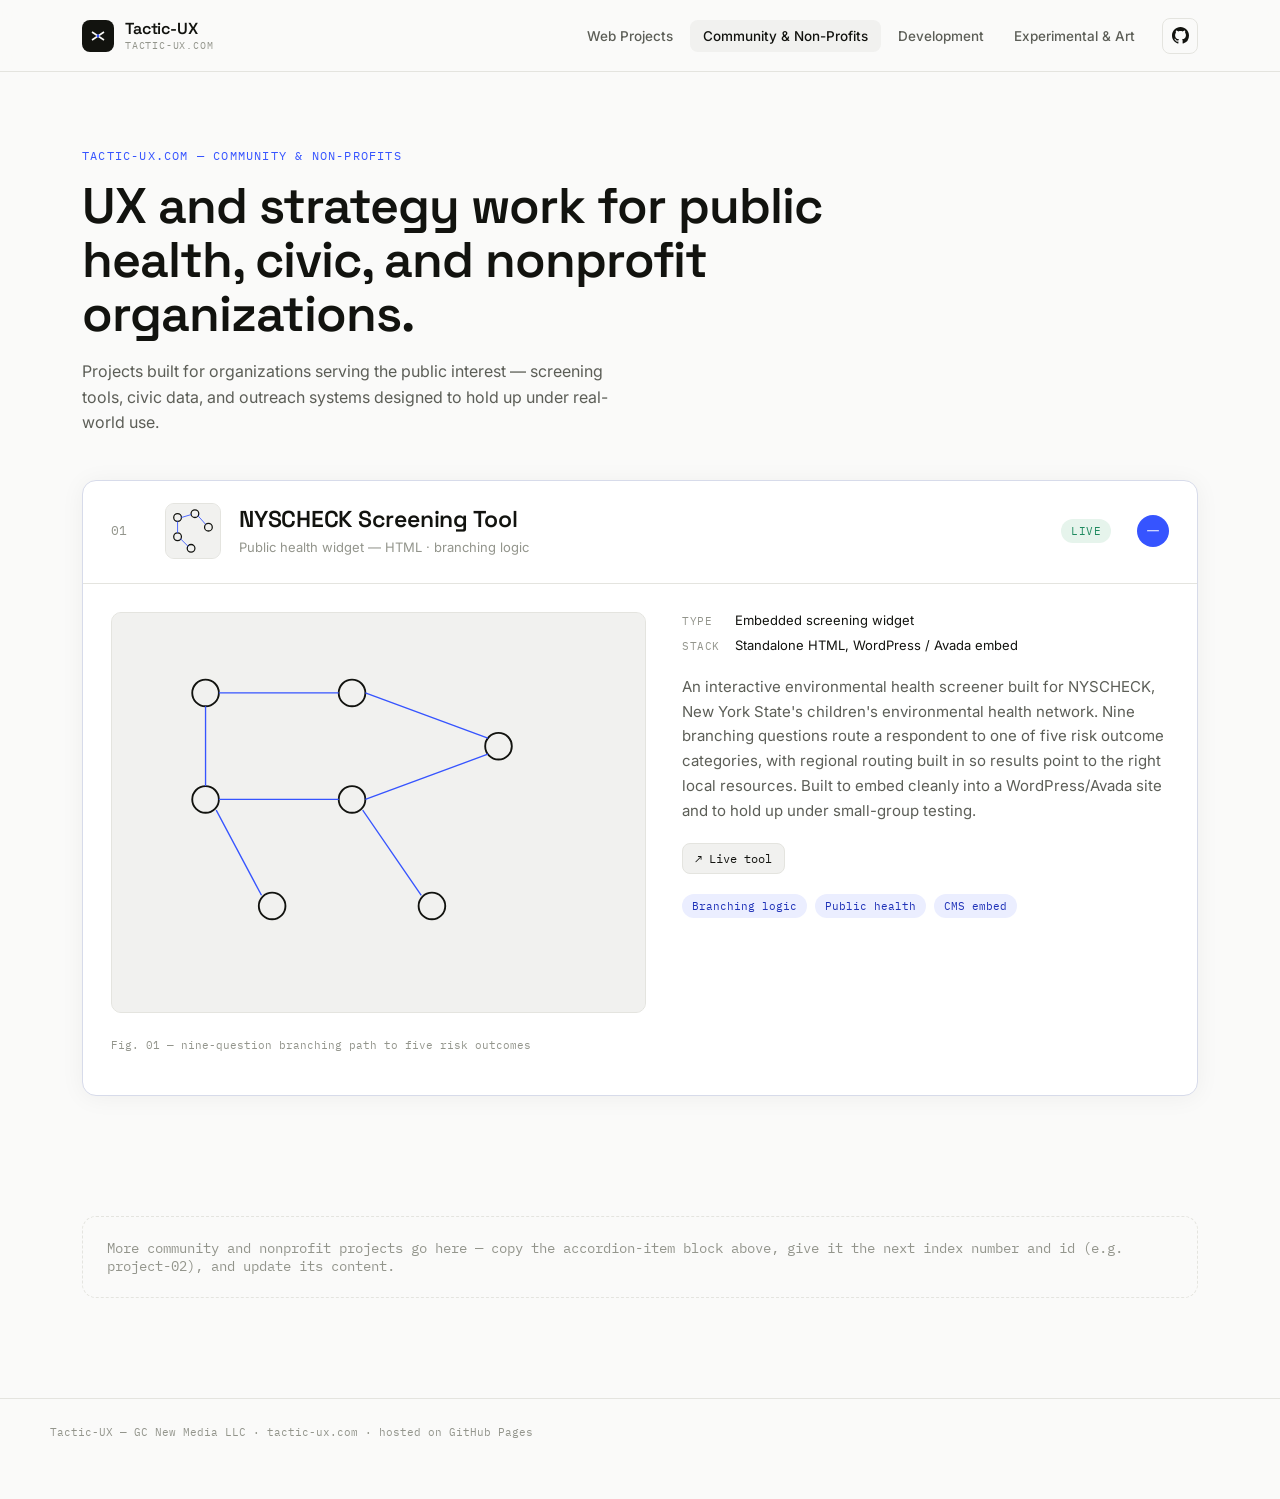
==== community.html @ 982e9278 "4 silos and accordions" ====
<!DOCTYPE html>
<html lang="en">
<head>
<meta charset="UTF-8">
<meta name="viewport" content="width=device-width, initial-scale=1.0">
<title>Tactic-UX — Community &amp; Non-Profit Projects</title>
<meta name="description" content="Public health, civic, and nonprofit UX work by Tactic-UX — accessible tools built for community impact.">
<meta name="robots" content="index, follow">
<link rel="canonical" href="https://tactic-ux.com/community.html">

<!-- Open Graph -->
<meta property="og:type" content="website">
<meta property="og:site_name" content="Tactic-UX">
<meta property="og:title" content="Tactic-UX — Community &amp; Non-Profit Projects">
<meta property="og:description" content="Public health, civic, and nonprofit UX work by Tactic-UX.">
<meta property="og:url" content="https://tactic-ux.com/community.html">
<!-- Replace with a real 1200x630 image once final content/branding is set -->
<meta property="og:image" content="https://tactic-ux.com/assets/og-image.jpg">

<!-- Twitter -->
<meta name="twitter:card" content="summary_large_image">
<meta name="twitter:title" content="Tactic-UX — Community &amp; Non-Profit Projects">
<meta name="twitter:description" content="Public health, civic, and nonprofit UX work by Tactic-UX.">
<meta name="twitter:image" content="https://tactic-ux.com/assets/og-image.jpg">

<link rel="preconnect" href="https://fonts.googleapis.com">
<link rel="preconnect" href="https://fonts.gstatic.com" crossorigin>
<link href="https://fonts.googleapis.com/css2?family=Space+Grotesk:wght@500;600;700&family=Inter:wght@400;500;600&family=IBM+Plex+Mono:wght@400;500&display=swap" rel="stylesheet">
<link rel="stylesheet" href="assets/styles.css">
</head>
<body>

<header class="site-header">
  <div class="header-inner">
    <a class="logo" href="index.html" aria-label="Tactic-UX home">
      <span class="logo-mark">
        <svg width="16" height="16" viewBox="0 0 16 16" fill="none" xmlns="http://www.w3.org/2000/svg">
          <line x1="2" y1="4" x2="14" y2="12" stroke="#FAFAF9" stroke-width="1.6"/>
          <line x1="14" y1="4" x2="2" y2="12" stroke="#FAFAF9" stroke-width="1.6"/>
          <circle cx="8" cy="8" r="1.4" fill="#3654FF"/>
        </svg>
      </span>
      <span class="logo-word">Tactic-UX<span>tactic-ux.com</span></span>
    </a>

    <button class="nav-toggle" aria-label="Toggle navigation" aria-expanded="false" aria-controls="site-nav">
      <svg viewBox="0 0 18 18" fill="none" xmlns="http://www.w3.org/2000/svg">
        <line x1="1" y1="4" x2="17" y2="4" stroke="#12130F" stroke-width="1.6" stroke-linecap="round"/>
        <line x1="1" y1="9" x2="17" y2="9" stroke="#12130F" stroke-width="1.6" stroke-linecap="round"/>
        <line x1="1" y1="14" x2="17" y2="14" stroke="#12130F" stroke-width="1.6" stroke-linecap="round"/>
      </svg>
    </button>

    <nav class="site-nav" id="site-nav" aria-label="Primary">
      <a class="nav-link" href="index.html">Web Projects</a>
      <a class="nav-link is-active" href="community.html">Community &amp; Non-Profits</a>
      <a class="nav-link" href="development.html">Development</a>
      <a class="nav-link" href="experimental.html">Experimental &amp; Art</a>
      <a class="nav-github" href="https://github.com/" target="_blank" rel="noopener" aria-label="View on GitHub">
        <svg width="17" height="17" viewBox="0 0 16 16" fill="currentColor"><path d="M8 0C3.58 0 0 3.58 0 8c0 3.54 2.29 6.53 5.47 7.59.4.07.55-.17.55-.38 0-.19-.01-.82-.01-1.49-2.01.37-2.53-.49-2.69-.94-.09-.23-.48-.94-.82-1.13-.28-.15-.68-.52-.01-.53.63-.01 1.08.58 1.23.82.72 1.21 1.87.87 2.33.66.07-.52.28-.87.51-1.07-1.78-.2-3.64-.89-3.64-3.95 0-.87.31-1.59.82-2.15-.08-.2-.36-1.02.08-2.12 0 0 .67-.21 2.2.82.64-.18 1.32-.27 2-.27.68 0 1.36.09 2 .27 1.53-1.04 2.2-.82 2.2-.82.44 1.1.16 1.92.08 2.12.51.56.82 1.27.82 2.15 0 3.07-1.87 3.75-3.65 3.95.29.25.54.73.54 1.48 0 1.07-.01 1.93-.01 2.2 0 .21.15.46.55.38A8.01 8.01 0 0 0 16 8c0-4.42-3.58-8-8-8Z"/></svg>
      </a>
    </nav>
  </div>
</header>

<main>
  <section class="index-intro">
    <p class="eyebrow">tactic-ux.com — Community &amp; Non-Profits</p>
    <h1>UX and strategy work for public health, civic, and nonprofit organizations.</h1>
    <p class="intro-copy">Projects built for organizations serving the public interest — screening tools, civic data, and outreach systems designed to hold up under real-world use.</p>
  </section>

  <div class="accordion" id="accordion">

    <div class="accordion-item is-open" data-index="01" id="project-01">
      <button class="accordion-trigger" aria-expanded="true" aria-controls="panel-01" id="trigger-01">
        <span class="item-index">01</span>
        <span class="item-thumb" aria-hidden="true">
          <svg viewBox="0 0 56 56" xmlns="http://www.w3.org/2000/svg">
            <rect width="56" height="56" fill="#F1F1EF"/>
            <g fill="none" stroke="#12130F" stroke-width="1.3">
              <circle cx="12" cy="14" r="4"/>
              <circle cx="30" cy="10" r="4"/>
              <circle cx="12" cy="34" r="4"/>
              <circle cx="44" cy="24" r="4"/>
              <circle cx="26" cy="46" r="4"/>
            </g>
            <g stroke="#3654FF" stroke-width="0.9">
              <line x1="12" y1="18" x2="12" y2="30"/>
              <line x1="16" y1="14" x2="26" y2="11"/>
              <line x1="33" y1="12" x2="41" y2="21"/>
              <line x1="15" y1="36" x2="23" y2="44"/>
            </g>
          </svg>
        </span>
        <span class="item-titles">
          <h2 class="item-title">NYSCHECK Screening Tool</h2>
          <span class="item-meta">Public health widget — HTML · branching logic</span>
        </span>
        <span class="status-pill live">Live</span>
        <span class="toggle-icon" aria-hidden="true"></span>
      </button>
      <div class="accordion-panel">
        <div class="panel-inner-wrap">
          <div class="panel-inner" id="panel-01" role="region" aria-labelledby="trigger-01">
            <div class="panel-media">
              <div class="media-frame">
                <svg viewBox="0 0 400 300" xmlns="http://www.w3.org/2000/svg">
                  <rect width="400" height="300" fill="#F1F1EF"/>
                  <g fill="none" stroke="#12130F" stroke-width="1.4">
                    <circle cx="70" cy="60" r="10"/>
                    <circle cx="180" cy="60" r="10"/>
                    <circle cx="70" cy="140" r="10"/>
                    <circle cx="180" cy="140" r="10"/>
                    <circle cx="290" cy="100" r="10"/>
                    <circle cx="120" cy="220" r="10"/>
                    <circle cx="240" cy="220" r="10"/>
                  </g>
                  <g stroke="#3654FF" stroke-width="1">
                    <line x1="70" y1="70" x2="70" y2="130"/>
                    <line x1="80" y1="60" x2="170" y2="60"/>
                    <line x1="80" y1="140" x2="170" y2="140"/>
                    <line x1="190" y1="60" x2="282" y2="94"/>
                    <line x1="190" y1="140" x2="282" y2="106"/>
                    <line x1="78" y1="148" x2="112" y2="212"/>
                    <line x1="188" y1="148" x2="232" y2="212"/>
                  </g>
                </svg>
              </div>
              <p class="media-caption">Fig. 01 — nine-question branching path to five risk outcomes</p>
            </div>
            <div class="panel-body">
              <dl class="field-list">
                <dt>Type</dt><dd>Embedded screening widget</dd>
                <dt>Stack</dt><dd>Standalone HTML, WordPress / Avada embed</dd>
              </dl>
              <p>An interactive environmental health screener built for NYSCHECK, New York State's children's environmental health network. Nine branching questions route a respondent to one of five risk outcome categories, with regional routing built in so results point to the right local resources. Built to embed cleanly into a WordPress/Avada site and to hold up under small-group testing.</p>
              <div class="link-row">
                <a class="repo-link" href="#" target="_blank" rel="noopener">↗ Live tool</a>
              </div>
              <ul class="tag-list">
                <li>Branching logic</li>
                <li>Public health</li>
                <li>CMS embed</li>
              </ul>
            </div>
          </div>
        </div>
      </div>
    </div>

  </div>

  <div class="empty-note">
    <p>More community and nonprofit projects go here — copy the accordion-item block above, give it the next index number and id (e.g. project-02), and update its content.</p>
  </div>
</main>

<div class="lightbox-overlay" aria-hidden="true">
  <div class="lightbox-inner">
    <button class="lightbox-close" aria-label="Close">
      <svg viewBox="0 0 14 14" fill="none"><line x1="1" y1="1" x2="13" y2="13" stroke="#12130F" stroke-width="1.6"/><line x1="13" y1="1" x2="1" y2="13" stroke="#12130F" stroke-width="1.6"/></svg>
    </button>
    <button class="lightbox-nav-btn lightbox-prev" aria-label="Previous">
      <svg viewBox="0 0 14 14" fill="none"><path d="M9 1L3 7l6 6" stroke="#12130F" stroke-width="1.6" fill="none"/></svg>
    </button>
    <button class="lightbox-nav-btn lightbox-next" aria-label="Next">
      <svg viewBox="0 0 14 14" fill="none"><path d="M5 1l6 6-6 6" stroke="#12130F" stroke-width="1.6" fill="none"/></svg>
    </button>
    <div class="lightbox-media"></div>
    <div class="lightbox-footer">
      <p class="lightbox-caption"></p>
      <span class="lightbox-count"></span>
    </div>
  </div>
</div>

<footer class="site-footer">
  <p>Tactic-UX — GC New Media LLC · tactic-ux.com · hosted on GitHub Pages</p>
</footer>

<script src="assets/script.js" defer></script>

</body>
</html>
---- assets/styles.css ----
/* ============================================================
   Tactic-UX — shared stylesheet
   Used by index.html, community.html, development.html, experimental.html
   ============================================================ */

/* ============ TOKENS ============ */
:root{
  --bg:         #FAFAF9;
  --surface:    #F1F1EF;
  --card:       #FFFFFF;
  --ink:        #12130F;
  --ink-soft:   #5C5E57;
  --stone:      #93958C;
  --line:       #E4E4DF;
  --accent:     #3654FF;   /* electric indigo — interaction, links, status */
  --accent-soft:#EBEEFF;
  --accent-ink: #1F32B8;
  --live:       #1F8A5F;
  --live-soft:  #E6F4EC;

  --display: "Space Grotesk", -apple-system, sans-serif;
  --sans:    "Inter", -apple-system, BlinkMacSystemFont, "Segoe UI", sans-serif;
  --mono:    "IBM Plex Mono", ui-monospace, monospace;

  --header-h: 72px;
  --radius:   14px;
}

*{ box-sizing:border-box; }
html{ scroll-behavior:smooth; }
body{
  margin:0;
  background:var(--bg);
  color:var(--ink);
  font-family:var(--sans);
  -webkit-font-smoothing:antialiased;
}
a{ color:inherit; text-decoration:none; }
ul{ list-style:none; margin:0; padding:0; }

/* ============ STICKY HEADER ============ */
.site-header{
  position:sticky;
  top:0;
  z-index:50;
  height:var(--header-h);
  display:flex;
  align-items:center;
  background:rgba(250,250,249,0.88);
  backdrop-filter:saturate(160%) blur(10px);
  border-bottom:1px solid var(--line);
}
.header-inner{
  width:100%;
  max-width:1180px;
  margin:0 auto;
  padding:0 32px;
  display:flex;
  align-items:center;
  justify-content:space-between;
}
.logo{
  display:flex;
  align-items:center;
  gap:11px;
  flex-shrink:0;
}
.logo-mark{
  width:32px; height:32px;
  border-radius:8px;
  background:var(--ink);
  display:flex;
  align-items:center;
  justify-content:center;
  flex-shrink:0;
}
.logo-word{
  font-family:var(--display);
  font-weight:600;
  font-size:16px;
  letter-spacing:-0.01em;
  color:var(--ink);
  line-height:1.1;
}
.logo-word span{
  display:block;
  font-family:var(--mono);
  font-weight:400;
  font-size:10px;
  letter-spacing:0.08em;
  text-transform:uppercase;
  color:var(--stone);
  margin-top:3px;
}

.site-nav{
  display:flex;
  align-items:center;
  gap:4px;
}
.nav-link{
  font-family:var(--sans);
  font-weight:500;
  font-size:13.5px;
  color:var(--ink-soft);
  padding:8px 13px;
  border-radius:8px;
  white-space:nowrap;
  transition:background 150ms ease, color 150ms ease;
}
.nav-link:hover{ background:var(--surface); color:var(--ink); }
.nav-link.is-active{ color:var(--ink); background:var(--surface); }

.nav-github{
  display:flex;
  align-items:center;
  justify-content:center;
  width:36px; height:36px;
  border-radius:8px;
  border:1px solid var(--line);
  margin-left:10px;
  flex-shrink:0;
  transition:border-color 150ms ease, background 150ms ease;
}
.nav-github:hover{ border-color:var(--ink); background:var(--surface); }

/* Hamburger toggle for narrow viewports */
.nav-toggle{
  display:none;
  width:36px; height:36px;
  border-radius:8px;
  border:1px solid var(--line);
  background:none;
  align-items:center;
  justify-content:center;
  flex-shrink:0;
  cursor:pointer;
}
.nav-toggle svg{ width:18px; height:18px; }

/* ============ INTRO ============ */
.index-intro{
  max-width:1180px;
  margin:0 auto;
  padding:76px 32px 44px;
}
.eyebrow{
  font-family:var(--mono);
  font-size:12px;
  letter-spacing:0.1em;
  text-transform:uppercase;
  color:var(--accent);
  margin:0 0 16px;
}
.index-intro h1{
  font-family:var(--display);
  font-weight:600;
  font-size:clamp(32px, 4.6vw, 50px);
  line-height:1.08;
  letter-spacing:-0.02em;
  margin:0 0 18px;
  max-width:760px;
}
.intro-copy{
  max-width:560px;
  font-size:16px;
  line-height:1.6;
  color:var(--ink-soft);
  margin:0;
}

/* ============ ACCORDION ============ */
.accordion{
  max-width:1180px;
  margin:0 auto 120px;
  padding:0 32px;
  display:flex;
  flex-direction:column;
  gap:12px;
}
.accordion-item{
  background:var(--card);
  border:1px solid var(--line);
  border-radius:var(--radius);
  overflow:hidden;
  scroll-margin-top:calc(var(--header-h) + 16px);
  transition:border-color 200ms ease, box-shadow 200ms ease;
}
.accordion-item.is-open{
  border-color:#D7DBEA;
  box-shadow:0 2px 24px rgba(18,19,15,0.05);
}

.accordion-trigger{
  width:100%;
  display:grid;
  grid-template-columns:36px 56px 1fr 96px 40px;
  align-items:center;
  gap:18px;
  padding:22px 28px;
  background:none;
  border:0;
  cursor:pointer;
  text-align:left;
  font:inherit;
  color:inherit;
}
.accordion-trigger:focus-visible{
  outline:2px solid var(--accent);
  outline-offset:-2px;
  border-radius:10px;
}

.item-thumb{
  width:56px;
  height:56px;
  border-radius:9px;
  overflow:hidden;
  background:var(--surface);
  border:1px solid var(--line);
  flex-shrink:0;
}
.item-thumb svg{ width:100%; height:100%; display:block; }

.item-index{
  font-family:var(--mono);
  font-size:13px;
  color:var(--stone);
}
.item-titles{ min-width:0; }
.item-title{
  display:block;
  margin:0;
  font-family:var(--display);
  font-weight:600;
  font-size:clamp(18px, 2.2vw, 23px);
  letter-spacing:-0.01em;
  line-height:1.2;
  transition:color 180ms ease;
}
.accordion-trigger:hover .item-title{ color:var(--accent-ink); }
.item-meta{
  display:block;
  font-size:13px;
  color:var(--stone);
  margin-top:5px;
}

.status-pill{
  justify-self:end;
  font-family:var(--mono);
  font-size:10.5px;
  letter-spacing:0.04em;
  text-transform:uppercase;
  padding:5px 10px;
  border-radius:999px;
  white-space:nowrap;
}
.status-pill.live{ background:var(--live-soft); color:var(--live); }
.status-pill.prototype{ background:var(--accent-soft); color:var(--accent-ink); }
.status-pill.research{ background:var(--surface); color:var(--ink-soft); }

/* plus / minus toggle inside a circular button */
.toggle-icon{
  position:relative;
  width:32px;
  height:32px;
  border-radius:50%;
  background:var(--surface);
  justify-self:end;
  flex-shrink:0;
  transition:background 200ms ease;
}
.toggle-icon::before,
.toggle-icon::after{
  content:"";
  position:absolute;
  top:50%; left:50%;
  background:var(--ink);
  transform-origin:center;
  border-radius:1px;
}
.toggle-icon::before{
  width:12px; height:1.6px;
  transform:translate(-50%,-50%);
}
.toggle-icon::after{
  width:1.6px; height:12px;
  transform:translate(-50%,-50%) rotate(0deg);
  transition:transform 260ms cubic-bezier(.65,0,.35,1), opacity 260ms ease;
}
.accordion-item.is-open .toggle-icon{ background:var(--accent); }
.accordion-item.is-open .toggle-icon::before,
.accordion-item.is-open .toggle-icon::after{ background:#fff; }
.accordion-item.is-open .toggle-icon::after{
  transform:translate(-50%,-50%) rotate(90deg);
  opacity:0;
}

/* panel: grid-rows trick for smooth height animation */
.accordion-panel{
  display:grid;
  grid-template-rows:0fr;
  transition:grid-template-rows 380ms cubic-bezier(.65,0,.35,1);
}
.accordion-item.is-open .accordion-panel{ grid-template-rows:1fr; }
.panel-inner-wrap{ overflow:hidden; }
.panel-inner{
  display:grid;
  grid-template-columns:1.1fr 1fr;
  gap:36px;
  padding:28px 28px 32px 28px;
  border-top:1px solid var(--line);
  margin-top:2px;
}

.panel-media{ display:flex; flex-direction:column; gap:14px; }
.media-frame{
  border:1px solid var(--line);
  background:var(--surface);
  border-radius:10px;
  overflow:hidden;
  aspect-ratio:4/3;
  display:flex;
  align-items:center;
  justify-content:center;
}
.media-frame svg{ width:100%; height:100%; }
.media-caption{
  font-family:var(--mono);
  font-size:11px;
  color:var(--stone);
}

.video-frame{
  border:1px solid var(--line);
  background:var(--ink);
  border-radius:10px;
  aspect-ratio:16/9;
  position:relative;
  display:flex;
  align-items:center;
  justify-content:center;
  cursor:pointer;
  color:#fff;
}
.video-frame .play-btn{
  width:50px; height:50px;
  border-radius:50%;
  background:var(--accent);
  display:flex; align-items:center; justify-content:center;
}
.video-frame .play-btn::before{
  content:"";
  border-style:solid;
  border-width:8px 0 8px 13px;
  border-color:transparent transparent transparent #fff;
  margin-left:3px;
}
.video-frame .video-label{
  position:absolute;
  bottom:14px; left:16px;
  font-family:var(--mono);
  font-size:11px;
  color:rgba(255,255,255,0.75);
}
.video-frame iframe{ width:100%; height:100%; border:0; }

.panel-body p{
  font-size:15px;
  line-height:1.65;
  color:var(--ink-soft);
  margin:0 0 20px;
}
.field-list{
  display:grid;
  grid-template-columns:auto 1fr;
  row-gap:9px;
  column-gap:16px;
  margin:0 0 22px;
  font-size:13px;
}
.field-list dt{
  font-family:var(--mono);
  color:var(--stone);
  text-transform:uppercase;
  font-size:10.5px;
  letter-spacing:0.04em;
  padding-top:2px;
}
.field-list dd{ margin:0; color:var(--ink); }

.link-row{
  display:flex;
  flex-wrap:wrap;
  gap:10px;
  margin-bottom:20px;
}
.repo-link{
  display:inline-flex;
  align-items:center;
  gap:7px;
  font-family:var(--mono);
  font-size:12px;
  color:var(--ink);
  background:var(--surface);
  border:1px solid var(--line);
  padding:7px 12px;
  border-radius:8px;
  transition:border-color 150ms ease, color 150ms ease;
}
.repo-link:hover{ border-color:var(--accent); color:var(--accent-ink); }
.repo-link svg{ width:13px; height:13px; flex-shrink:0; }

.tag-list{ display:flex; flex-wrap:wrap; gap:8px; }
.tag-list li{
  font-family:var(--mono);
  font-size:11px;
  color:var(--accent-ink);
  background:var(--accent-soft);
  padding:5px 10px;
  border-radius:999px;
}

/* ============ EMPTY-SILO PLACEHOLDER ============ */
.empty-note{
  max-width:1180px;
  margin:0 auto 100px;
  padding:0 32px;
}
.empty-note p{
  border:1px dashed var(--line);
  border-radius:var(--radius);
  padding:22px 24px;
  font-size:13.5px;
  color:var(--stone);
  font-family:var(--mono);
  margin:0;
}

/* ============ IA / UX GALLERY ============ */
.panel-gallery{
  grid-column:1 / -1;
  border-top:1px solid var(--line);
  margin-top:8px;
  padding-top:26px;
}
.panel-gallery-label{
  font-family:var(--mono);
  font-size:11px;
  letter-spacing:0.06em;
  text-transform:uppercase;
  color:var(--stone);
  margin:0 0 16px;
}
.ia-gallery{
  display:grid;
  grid-template-columns:repeat(3, 1fr);
  gap:18px;
  margin:0;
  padding:0;
  list-style:none;
}
.ia-gallery-item{
  display:flex;
  flex-direction:column;
  gap:8px;
}
.ia-gallery-trigger{
  display:block;
  width:100%;
  padding:0;
  border:1px solid var(--line);
  border-radius:10px;
  background:var(--surface);
  overflow:hidden;
  cursor:pointer;
  aspect-ratio:4/3;
  transition:border-color 150ms ease, transform 150ms ease;
}
.ia-gallery-trigger:hover{ border-color:var(--accent); }
.ia-gallery-trigger:focus-visible{
  outline:2px solid var(--accent);
  outline-offset:2px;
}
.ia-gallery-trigger svg{ width:100%; height:100%; display:block; }
.ia-gallery-caption{
  font-size:12.5px;
  line-height:1.4;
  color:var(--ink-soft);
  margin:0;
}

/* Full-size version lives in a <template> and is never rendered directly */
.ia-gallery-full{ display:none; }

/* ============ LIGHTBOX ============ */
.lightbox-overlay{
  position:fixed;
  inset:0;
  z-index:200;
  display:flex;
  align-items:center;
  justify-content:center;
  padding:40px 24px;
  background:rgba(18,19,15,0.86);
  opacity:0;
  visibility:hidden;
  transition:opacity 200ms ease;
}
.lightbox-overlay.is-open{
  opacity:1;
  visibility:visible;
}
.lightbox-inner{
  position:relative;
  width:100%;
  max-width:860px;
  background:var(--card);
  border-radius:14px;
  padding:28px;
}
.lightbox-media{
  width:100%;
  aspect-ratio:4/3;
  background:var(--surface);
  border:1px solid var(--line);
  border-radius:10px;
  overflow:hidden;
  display:flex;
  align-items:center;
  justify-content:center;
}
.lightbox-media svg{ width:100%; height:100%; display:block; }
.lightbox-footer{
  display:flex;
  align-items:center;
  justify-content:space-between;
  gap:16px;
  margin-top:18px;
}
.lightbox-caption{
  font-size:14px;
  color:var(--ink-soft);
  margin:0;
}
.lightbox-count{
  font-family:var(--mono);
  font-size:11.5px;
  color:var(--stone);
  white-space:nowrap;
}
.lightbox-close,
.lightbox-nav-btn{
  position:absolute;
  width:38px; height:38px;
  border-radius:50%;
  border:1px solid var(--line);
  background:var(--card);
  display:flex;
  align-items:center;
  justify-content:center;
  cursor:pointer;
  transition:border-color 150ms ease, background 150ms ease;
}
.lightbox-close:hover,
.lightbox-nav-btn:hover{ border-color:var(--accent); background:var(--surface); }
.lightbox-close{ top:-14px; right:-14px; }
.lightbox-prev{ top:50%; left:-16px; transform:translateY(-50%); }
.lightbox-next{ top:50%; right:-16px; transform:translateY(-50%); }
.lightbox-close svg,
.lightbox-nav-btn svg{ width:14px; height:14px; }

@media (max-width:900px){
  .ia-gallery{ grid-template-columns:repeat(2, 1fr); }
  .lightbox-inner{ padding:20px; }
  .lightbox-prev{ left:-10px; }
  .lightbox-next{ right:-10px; }
}
@media (max-width:520px){
  .ia-gallery{ grid-template-columns:1fr; }
}

/* ============ FOOTER ============ */
.site-footer{
  border-top:1px solid var(--line);
  padding:26px 32px 60px;
}
.site-footer p{
  max-width:1180px;
  margin:0 auto;
  font-family:var(--mono);
  font-size:11px;
  color:var(--stone);
}

/* ============ RESPONSIVE ============ */
@media (max-width:900px){
  .header-inner{ padding:0 20px; }
  .logo-word span{ display:none; }

  .site-nav{
    position:fixed;
    top:var(--header-h);
    left:0; right:0;
    background:var(--bg);
    border-bottom:1px solid var(--line);
    flex-direction:column;
    align-items:stretch;
    gap:2px;
    padding:10px 20px 16px;
    transform:translateY(-8px);
    opacity:0;
    pointer-events:none;
    transition:opacity 160ms ease, transform 160ms ease;
  }
  .site-nav.is-open{
    opacity:1;
    transform:translateY(0);
    pointer-events:auto;
  }
  .nav-link{ padding:12px 14px; }
  .nav-github{ margin:6px 0 0; align-self:flex-start; }
  .nav-toggle{ display:flex; }

  .index-intro{ padding:52px 20px 32px; }
  .accordion{ padding:0 20px; }
  .accordion-trigger{
    grid-template-columns:44px 1fr 32px;
    gap:12px;
    padding:18px;
  }
  .item-index{ display:none; }
  .status-pill{ display:none; }
  .panel-inner{
    grid-template-columns:1fr;
    padding:20px 18px 26px;
    gap:24px;
  }
}

@media (prefers-reduced-motion:reduce){
  html{ scroll-behavior:auto; }
  .accordion-panel, .toggle-icon::after, .site-nav{ transition:none; }
}
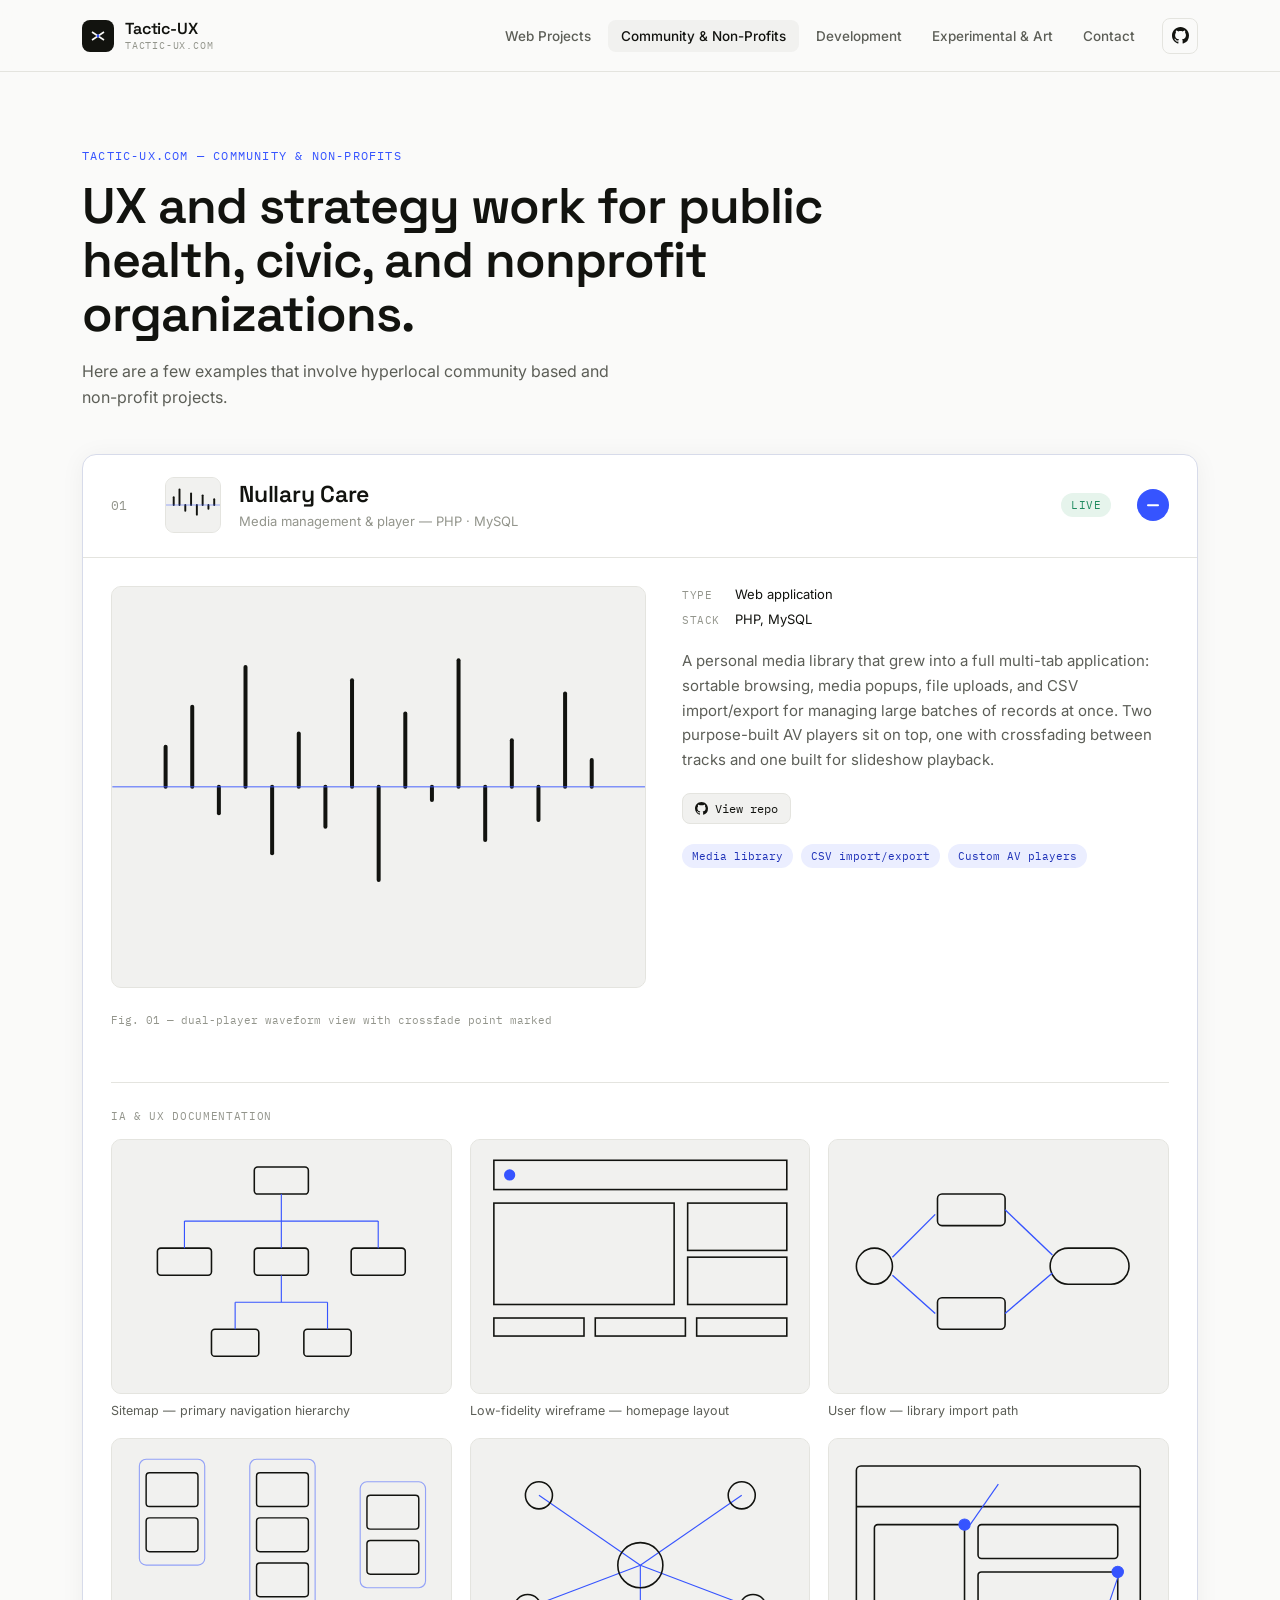
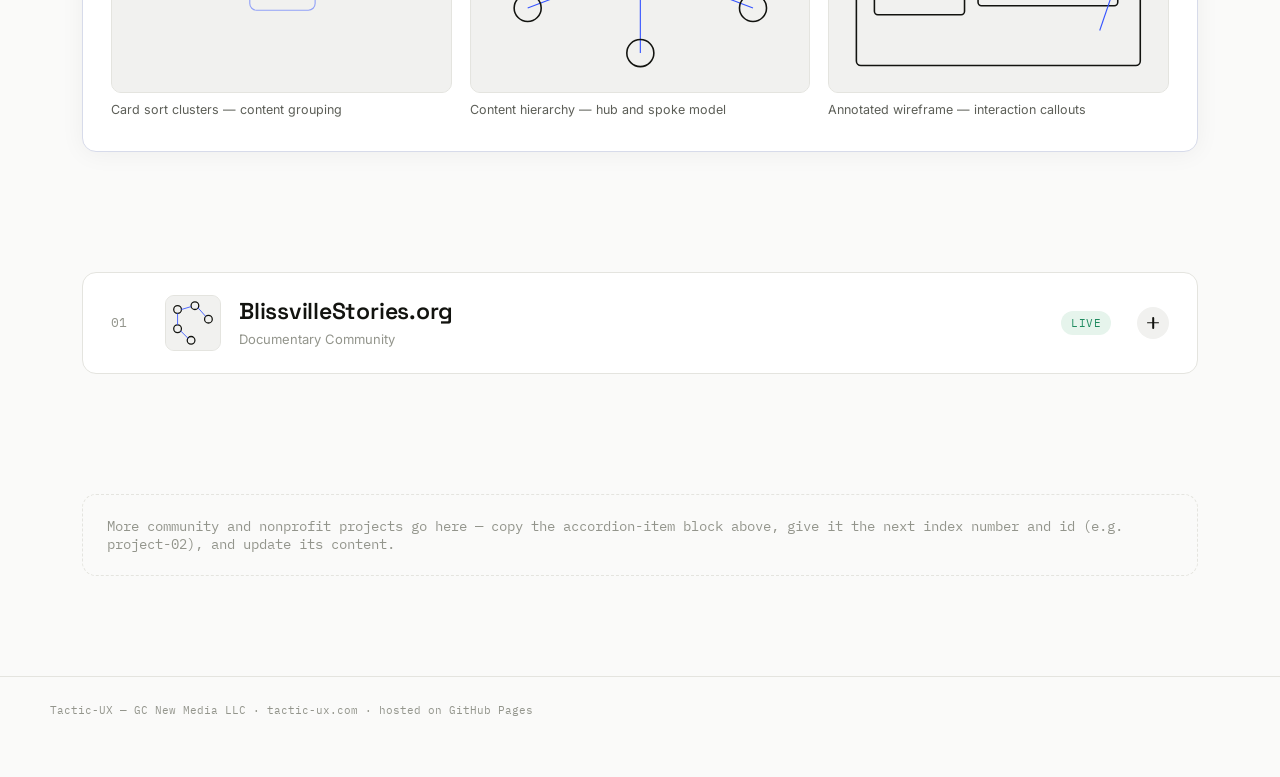
==== commit 770b8b0e: "Add files via upload" ====
--- a/community.html
+++ b/community.html
@@ -56,6 +56,7 @@
       <a class="nav-link is-active" href="community.html">Community &amp; Non-Profits</a>
       <a class="nav-link" href="development.html">Development</a>
       <a class="nav-link" href="experimental.html">Experimental &amp; Art</a>
+      <a class="nav-link" href="contact.html">Contact</a>
       <a class="nav-github" href="https://github.com/" target="_blank" rel="noopener" aria-label="View on GitHub">
         <svg width="17" height="17" viewBox="0 0 16 16" fill="currentColor"><path d="M8 0C3.58 0 0 3.58 0 8c0 3.54 2.29 6.53 5.47 7.59.4.07.55-.17.55-.38 0-.19-.01-.82-.01-1.49-2.01.37-2.53-.49-2.69-.94-.09-.23-.48-.94-.82-1.13-.28-.15-.68-.52-.01-.53.63-.01 1.08.58 1.23.82.72 1.21 1.87.87 2.33.66.07-.52.28-.87.51-1.07-1.78-.2-3.64-.89-3.64-3.95 0-.87.31-1.59.82-2.15-.08-.2-.36-1.02.08-2.12 0 0 .67-.21 2.2.82.64-.18 1.32-.27 2-.27.68 0 1.36.09 2 .27 1.53-1.04 2.2-.82 2.2-.82.44 1.1.16 1.92.08 2.12.51.56.82 1.27.82 2.15 0 3.07-1.87 3.75-3.65 3.95.29.25.54.73.54 1.48 0 1.07-.01 1.93-.01 2.2 0 .21.15.46.55.38A8.01 8.01 0 0 0 16 8c0-4.42-3.58-8-8-8Z"/></svg>
       </a>
@@ -67,12 +68,351 @@
   <section class="index-intro">
     <p class="eyebrow">tactic-ux.com — Community &amp; Non-Profits</p>
     <h1>UX and strategy work for public health, civic, and nonprofit organizations.</h1>
-    <p class="intro-copy">Projects built for organizations serving the public interest — screening tools, civic data, and outreach systems designed to hold up under real-world use.</p>
+    <p class="intro-copy">Here are a few examples that involve hyperlocal community based and non-profit projects.</p>
   </section>
-
+<div class="accordion" id="accordion">
+
+    <div class="accordion-item is-open" data-index="01" id="project-01">
+      <button class="accordion-trigger" aria-expanded="true" aria-controls="panel-01" id="trigger-01">
+        <span class="item-index">01</span>
+        <span class="item-thumb" aria-hidden="true">
+          <svg viewBox="0 0 56 56" xmlns="http://www.w3.org/2000/svg">
+            <rect width="56" height="56" fill="#F1F1EF"/>
+            <g stroke="#12130F" stroke-width="2" stroke-linecap="round">
+              <line x1="8" y1="28" x2="8" y2="20"/>
+              <line x1="14" y1="28" x2="14" y2="12"/>
+              <line x1="20" y1="28" x2="20" y2="34"/>
+              <line x1="26" y1="28" x2="26" y2="16"/>
+              <line x1="32" y1="28" x2="32" y2="38"/>
+              <line x1="38" y1="28" x2="38" y2="18"/>
+              <line x1="44" y1="28" x2="44" y2="32"/>
+              <line x1="50" y1="28" x2="50" y2="22"/>
+            </g>
+            <line x1="0" y1="28" x2="56" y2="28" stroke="#3654FF" stroke-width="0.8" opacity="0.6"/>
+          </svg>
+        </span>
+        <span class="item-titles">
+          <h2 class="item-title">Nullary Care</h2>
+          <span class="item-meta">Media management &amp; player — PHP · MySQL</span>
+        </span>
+        <span class="status-pill live">Live</span>
+        <span class="toggle-icon" aria-hidden="true"></span>
+      </button>
+      <div class="accordion-panel">
+        <div class="panel-inner-wrap">
+          <div class="panel-inner" id="panel-01" role="region" aria-labelledby="trigger-01">
+            <div class="panel-media">
+              <div class="media-frame">
+                <svg viewBox="0 0 400 300" xmlns="http://www.w3.org/2000/svg">
+                  <rect width="400" height="300" fill="#F1F1EF"/>
+                  <g stroke="#12130F" stroke-width="3" stroke-linecap="round">
+                    <line x1="40" y1="150" x2="40" y2="120"/>
+                    <line x1="60" y1="150" x2="60" y2="90"/>
+                    <line x1="80" y1="150" x2="80" y2="170"/>
+                    <line x1="100" y1="150" x2="100" y2="60"/>
+                    <line x1="120" y1="150" x2="120" y2="200"/>
+                    <line x1="140" y1="150" x2="140" y2="110"/>
+                    <line x1="160" y1="150" x2="160" y2="180"/>
+                    <line x1="180" y1="150" x2="180" y2="70"/>
+                    <line x1="200" y1="150" x2="200" y2="220"/>
+                    <line x1="220" y1="150" x2="220" y2="95"/>
+                    <line x1="240" y1="150" x2="240" y2="160"/>
+                    <line x1="260" y1="150" x2="260" y2="55"/>
+                    <line x1="280" y1="150" x2="280" y2="190"/>
+                    <line x1="300" y1="150" x2="300" y2="115"/>
+                    <line x1="320" y1="150" x2="320" y2="175"/>
+                    <line x1="340" y1="150" x2="340" y2="80"/>
+                    <line x1="360" y1="150" x2="360" y2="130"/>
+                  </g>
+                  <line x1="0" y1="150" x2="400" y2="150" stroke="#3654FF" stroke-width="1" opacity="0.6"/>
+                </svg>
+              </div>
+              <p class="media-caption">Fig. 01 — dual-player waveform view with crossfade point marked</p>
+            </div>
+            <div class="panel-body">
+              <dl class="field-list">
+                <dt>Type</dt><dd>Web application</dd>
+                <dt>Stack</dt><dd>PHP, MySQL</dd>
+              </dl>
+              <p>A personal media library that grew into a full multi-tab application: sortable browsing, media popups, file uploads, and CSV import/export for managing large batches of records at once. Two purpose-built AV players sit on top, one with crossfading between tracks and one built for slideshow playback.</p>
+              <div class="link-row">
+                <a class="repo-link" href="#" target="_blank" rel="noopener">
+                  <svg viewBox="0 0 16 16" fill="currentColor"><path d="M8 0C3.58 0 0 3.58 0 8c0 3.54 2.29 6.53 5.47 7.59.4.07.55-.17.55-.38 0-.19-.01-.82-.01-1.49-2.01.37-2.53-.49-2.69-.94-.09-.23-.48-.94-.82-1.13-.28-.15-.68-.52-.01-.53.63-.01 1.08.58 1.23.82.72 1.21 1.87.87 2.33.66.07-.52.28-.87.51-1.07-1.78-.2-3.64-.89-3.64-3.95 0-.87.31-1.59.82-2.15-.08-.2-.36-1.02.08-2.12 0 0 .67-.21 2.2.82.64-.18 1.32-.27 2-.27.68 0 1.36.09 2 .27 1.53-1.04 2.2-.82 2.2-.82.44 1.1.16 1.92.08 2.12.51.56.82 1.27.82 2.15 0 3.07-1.87 3.75-3.65 3.95.29.25.54.73.54 1.48 0 1.07-.01 1.93-.01 2.2 0 .21.15.46.55.38A8.01 8.01 0 0 0 16 8c0-4.42-3.58-8-8-8Z"/></svg>
+                  View repo
+                </a>
+              </div>
+              <ul class="tag-list">
+                <li>Media library</li>
+                <li>CSV import/export</li>
+                <li>Custom AV players</li>
+              </ul>
+            </div>
+
+            <div class="panel-gallery">
+              <p class="panel-gallery-label">IA &amp; UX Documentation</p>
+              <ul class="ia-gallery">
+
+                <li class="ia-gallery-item">
+                  <button class="ia-gallery-trigger" aria-label="View larger: Sitemap — primary navigation hierarchy">
+                    <svg viewBox="0 0 300 225" xmlns="http://www.w3.org/2000/svg">
+                      <rect width="300" height="225" fill="#F1F1EF"/>
+                      <g fill="none" stroke="#12130F" stroke-width="1.4">
+                        <rect x="126" y="24" width="48" height="24" rx="3"/>
+                        <rect x="40" y="96" width="48" height="24" rx="3"/>
+                        <rect x="126" y="96" width="48" height="24" rx="3"/>
+                        <rect x="212" y="96" width="48" height="24" rx="3"/>
+                        <rect x="88" y="168" width="42" height="24" rx="3"/>
+                        <rect x="170" y="168" width="42" height="24" rx="3"/>
+                      </g>
+                      <g stroke="#3654FF" stroke-width="1">
+                        <line x1="150" y1="48" x2="150" y2="72"/>
+                        <line x1="64" y1="72" x2="236" y2="72"/>
+                        <line x1="64" y1="72" x2="64" y2="96"/>
+                        <line x1="150" y1="72" x2="150" y2="96"/>
+                        <line x1="236" y1="72" x2="236" y2="96"/>
+                        <line x1="150" y1="120" x2="150" y2="144"/>
+                        <line x1="109" y1="144" x2="191" y2="144"/>
+                        <line x1="109" y1="144" x2="109" y2="168"/>
+                        <line x1="191" y1="144" x2="191" y2="168"/>
+                      </g>
+                    </svg>
+                  </button>
+                  <p class="ia-gallery-caption">Sitemap — primary navigation hierarchy</p>
+                  <template class="ia-gallery-full">
+                    <svg viewBox="0 0 300 225" xmlns="http://www.w3.org/2000/svg">
+                      <rect width="300" height="225" fill="#F1F1EF"/>
+                      <g fill="none" stroke="#12130F" stroke-width="1.2">
+                        <rect x="126" y="24" width="48" height="24" rx="3"/>
+                        <rect x="40" y="96" width="48" height="24" rx="3"/>
+                        <rect x="126" y="96" width="48" height="24" rx="3"/>
+                        <rect x="212" y="96" width="48" height="24" rx="3"/>
+                        <rect x="88" y="168" width="42" height="24" rx="3"/>
+                        <rect x="170" y="168" width="42" height="24" rx="3"/>
+                      </g>
+                      <g stroke="#3654FF" stroke-width="0.8">
+                        <line x1="150" y1="48" x2="150" y2="72"/>
+                        <line x1="64" y1="72" x2="236" y2="72"/>
+                        <line x1="64" y1="72" x2="64" y2="96"/>
+                        <line x1="150" y1="72" x2="150" y2="96"/>
+                        <line x1="236" y1="72" x2="236" y2="96"/>
+                        <line x1="150" y1="120" x2="150" y2="144"/>
+                        <line x1="109" y1="144" x2="191" y2="144"/>
+                        <line x1="109" y1="144" x2="109" y2="168"/>
+                        <line x1="191" y1="144" x2="191" y2="168"/>
+                      </g>
+                    </svg>
+                  </template>
+                </li>
+
+                <li class="ia-gallery-item">
+                  <button class="ia-gallery-trigger" aria-label="View larger: Low-fidelity wireframe — homepage layout">
+                    <svg viewBox="0 0 300 225" xmlns="http://www.w3.org/2000/svg">
+                      <rect width="300" height="225" fill="#F1F1EF"/>
+                      <g fill="none" stroke="#12130F" stroke-width="1.4">
+                        <rect x="20" y="18" width="260" height="26"/>
+                        <rect x="20" y="56" width="160" height="90"/>
+                        <rect x="192" y="56" width="88" height="42"/>
+                        <rect x="192" y="104" width="88" height="42"/>
+                        <rect x="20" y="158" width="80" height="16"/>
+                        <rect x="110" y="158" width="80" height="16"/>
+                        <rect x="200" y="158" width="80" height="16"/>
+                      </g>
+                      <circle cx="34" cy="31" r="5" fill="#3654FF"/>
+                    </svg>
+                  </button>
+                  <p class="ia-gallery-caption">Low-fidelity wireframe — homepage layout</p>
+                  <template class="ia-gallery-full">
+                    <svg viewBox="0 0 300 225" xmlns="http://www.w3.org/2000/svg">
+                      <rect width="300" height="225" fill="#F1F1EF"/>
+                      <g fill="none" stroke="#12130F" stroke-width="1.1">
+                        <rect x="20" y="18" width="260" height="26"/>
+                        <rect x="20" y="56" width="160" height="90"/>
+                        <rect x="192" y="56" width="88" height="42"/>
+                        <rect x="192" y="104" width="88" height="42"/>
+                        <rect x="20" y="158" width="80" height="16"/>
+                        <rect x="110" y="158" width="80" height="16"/>
+                        <rect x="200" y="158" width="80" height="16"/>
+                      </g>
+                      <circle cx="34" cy="31" r="5" fill="#3654FF"/>
+                    </svg>
+                  </template>
+                </li>
+
+                <li class="ia-gallery-item">
+                  <button class="ia-gallery-trigger" aria-label="View larger: User flow — library import path">
+                    <svg viewBox="0 0 300 225" xmlns="http://www.w3.org/2000/svg">
+                      <rect width="300" height="225" fill="#F1F1EF"/>
+                      <g fill="none" stroke="#12130F" stroke-width="1.4">
+                        <circle cx="40" cy="112" r="16"/>
+                        <rect x="96" y="48" width="60" height="28" rx="4"/>
+                        <rect x="96" y="140" width="60" height="28" rx="4"/>
+                        <rect x="196" y="96" width="70" height="32" rx="16"/>
+                      </g>
+                      <g stroke="#3654FF" stroke-width="1.2" marker-end="none">
+                        <line x1="56" y1="104" x2="94" y2="66"/>
+                        <line x1="56" y1="120" x2="94" y2="154"/>
+                        <line x1="156" y1="62" x2="198" y2="102"/>
+                        <line x1="156" y1="154" x2="198" y2="118"/>
+                      </g>
+                    </svg>
+                  </button>
+                  <p class="ia-gallery-caption">User flow — library import path</p>
+                  <template class="ia-gallery-full">
+                    <svg viewBox="0 0 300 225" xmlns="http://www.w3.org/2000/svg">
+                      <rect width="300" height="225" fill="#F1F1EF"/>
+                      <g fill="none" stroke="#12130F" stroke-width="1.1">
+                        <circle cx="40" cy="112" r="16"/>
+                        <rect x="96" y="48" width="60" height="28" rx="4"/>
+                        <rect x="96" y="140" width="60" height="28" rx="4"/>
+                        <rect x="196" y="96" width="70" height="32" rx="16"/>
+                      </g>
+                      <g stroke="#3654FF" stroke-width="0.9">
+                        <line x1="56" y1="104" x2="94" y2="66"/>
+                        <line x1="56" y1="120" x2="94" y2="154"/>
+                        <line x1="156" y1="62" x2="198" y2="102"/>
+                        <line x1="156" y1="154" x2="198" y2="118"/>
+                      </g>
+                    </svg>
+                  </template>
+                </li>
+
+                <li class="ia-gallery-item">
+                  <button class="ia-gallery-trigger" aria-label="View larger: Card sort clusters — content grouping">
+                    <svg viewBox="0 0 300 225" xmlns="http://www.w3.org/2000/svg">
+                      <rect width="300" height="225" fill="#F1F1EF"/>
+                      <g fill="none" stroke="#12130F" stroke-width="1.3">
+                        <rect x="30" y="30" width="46" height="30" rx="3"/>
+                        <rect x="30" y="70" width="46" height="30" rx="3"/>
+                        <rect x="128" y="30" width="46" height="30" rx="3"/>
+                        <rect x="128" y="70" width="46" height="30" rx="3"/>
+                        <rect x="128" y="110" width="46" height="30" rx="3"/>
+                        <rect x="226" y="50" width="46" height="30" rx="3"/>
+                        <rect x="226" y="90" width="46" height="30" rx="3"/>
+                      </g>
+                      <g fill="#3654FF" opacity="0.5">
+                        <rect x="24" y="18" width="58" height="94" rx="6" fill="none" stroke="#3654FF" stroke-width="1"/>
+                        <rect x="122" y="18" width="58" height="134" rx="6" fill="none" stroke="#3654FF" stroke-width="1"/>
+                        <rect x="220" y="38" width="58" height="94" rx="6" fill="none" stroke="#3654FF" stroke-width="1"/>
+                      </g>
+                    </svg>
+                  </button>
+                  <p class="ia-gallery-caption">Card sort clusters — content grouping</p>
+                  <template class="ia-gallery-full">
+                    <svg viewBox="0 0 300 225" xmlns="http://www.w3.org/2000/svg">
+                      <rect width="300" height="225" fill="#F1F1EF"/>
+                      <g fill="none" stroke="#12130F" stroke-width="1.1">
+                        <rect x="30" y="30" width="46" height="30" rx="3"/>
+                        <rect x="30" y="70" width="46" height="30" rx="3"/>
+                        <rect x="128" y="30" width="46" height="30" rx="3"/>
+                        <rect x="128" y="70" width="46" height="30" rx="3"/>
+                        <rect x="128" y="110" width="46" height="30" rx="3"/>
+                        <rect x="226" y="50" width="46" height="30" rx="3"/>
+                        <rect x="226" y="90" width="46" height="30" rx="3"/>
+                      </g>
+                      <g fill="none" stroke="#3654FF" stroke-width="0.9">
+                        <rect x="24" y="18" width="58" height="94" rx="6"/>
+                        <rect x="122" y="18" width="58" height="134" rx="6"/>
+                        <rect x="220" y="38" width="58" height="94" rx="6"/>
+                      </g>
+                    </svg>
+                  </template>
+                </li>
+
+                <li class="ia-gallery-item">
+                  <button class="ia-gallery-trigger" aria-label="View larger: Content hierarchy — hub and spoke model">
+                    <svg viewBox="0 0 300 225" xmlns="http://www.w3.org/2000/svg">
+                      <rect width="300" height="225" fill="#F1F1EF"/>
+                      <g stroke="#3654FF" stroke-width="1">
+                        <line x1="150" y1="112" x2="60" y2="50"/>
+                        <line x1="150" y1="112" x2="240" y2="50"/>
+                        <line x1="150" y1="112" x2="50" y2="150"/>
+                        <line x1="150" y1="112" x2="150" y2="190"/>
+                        <line x1="150" y1="112" x2="250" y2="150"/>
+                      </g>
+                      <g fill="none" stroke="#12130F" stroke-width="1.4">
+                        <circle cx="150" cy="112" r="20"/>
+                        <circle cx="60" cy="50" r="12"/>
+                        <circle cx="240" cy="50" r="12"/>
+                        <circle cx="50" cy="150" r="12"/>
+                        <circle cx="150" cy="190" r="12"/>
+                        <circle cx="250" cy="150" r="12"/>
+                      </g>
+                    </svg>
+                  </button>
+                  <p class="ia-gallery-caption">Content hierarchy — hub and spoke model</p>
+                  <template class="ia-gallery-full">
+                    <svg viewBox="0 0 300 225" xmlns="http://www.w3.org/2000/svg">
+                      <rect width="300" height="225" fill="#F1F1EF"/>
+                      <g stroke="#3654FF" stroke-width="0.8">
+                        <line x1="150" y1="112" x2="60" y2="50"/>
+                        <line x1="150" y1="112" x2="240" y2="50"/>
+                        <line x1="150" y1="112" x2="50" y2="150"/>
+                        <line x1="150" y1="112" x2="150" y2="190"/>
+                        <line x1="150" y1="112" x2="250" y2="150"/>
+                      </g>
+                      <g fill="none" stroke="#12130F" stroke-width="1.1">
+                        <circle cx="150" cy="112" r="20"/>
+                        <circle cx="60" cy="50" r="12"/>
+                        <circle cx="240" cy="50" r="12"/>
+                        <circle cx="50" cy="150" r="12"/>
+                        <circle cx="150" cy="190" r="12"/>
+                        <circle cx="250" cy="150" r="12"/>
+                      </g>
+                    </svg>
+                  </template>
+                </li>
+
+                <li class="ia-gallery-item">
+                  <button class="ia-gallery-trigger" aria-label="View larger: Annotated wireframe — interaction callouts">
+                    <svg viewBox="0 0 300 225" xmlns="http://www.w3.org/2000/svg">
+                      <rect width="300" height="225" fill="#F1F1EF"/>
+                      <g fill="none" stroke="#12130F" stroke-width="1.4">
+                        <rect x="24" y="24" width="252" height="177" rx="4"/>
+                        <line x1="24" y1="60" x2="276" y2="60"/>
+                        <rect x="40" y="76" width="80" height="80" rx="3"/>
+                        <rect x="132" y="76" width="124" height="30" rx="3"/>
+                        <rect x="132" y="118" width="124" height="30" rx="3"/>
+                      </g>
+                      <g stroke="#3654FF" stroke-width="1">
+                        <circle cx="120" cy="76" r="5" fill="#3654FF"/>
+                        <line x1="125" y1="76" x2="150" y2="40"/>
+                        <circle cx="256" cy="118" r="5" fill="#3654FF"/>
+                        <line x1="256" y1="123" x2="240" y2="170"/>
+                      </g>
+                    </svg>
+                  </button>
+                  <p class="ia-gallery-caption">Annotated wireframe — interaction callouts</p>
+                  <template class="ia-gallery-full">
+                    <svg viewBox="0 0 300 225" xmlns="http://www.w3.org/2000/svg">
+                      <rect width="300" height="225" fill="#F1F1EF"/>
+                      <g fill="none" stroke="#12130F" stroke-width="1.1">
+                        <rect x="24" y="24" width="252" height="177" rx="4"/>
+                        <line x1="24" y1="60" x2="276" y2="60"/>
+                        <rect x="40" y="76" width="80" height="80" rx="3"/>
+                        <rect x="132" y="76" width="124" height="30" rx="3"/>
+                        <rect x="132" y="118" width="124" height="30" rx="3"/>
+                      </g>
+                      <g stroke="#3654FF" stroke-width="0.8">
+                        <circle cx="120" cy="76" r="5" fill="#3654FF"/>
+                        <line x1="125" y1="76" x2="150" y2="40"/>
+                        <circle cx="256" cy="118" r="5" fill="#3654FF"/>
+                        <line x1="256" y1="123" x2="240" y2="170"/>
+                      </g>
+                    </svg>
+                  </template>
+                </li>
+
+              </ul>
+            </div>
+          </div>
+        </div>
+      </div>
+    </div>
+
+  </div>
   <div class="accordion" id="accordion">
 
-    <div class="accordion-item is-open" data-index="01" id="project-01">
+    <div class="accordion-item is-closed" data-index="01" id="project-01">
       <button class="accordion-trigger" aria-expanded="true" aria-controls="panel-01" id="trigger-01">
         <span class="item-index">01</span>
         <span class="item-thumb" aria-hidden="true">
@@ -94,8 +434,8 @@
           </svg>
         </span>
         <span class="item-titles">
-          <h2 class="item-title">NYSCHECK Screening Tool</h2>
-          <span class="item-meta">Public health widget — HTML · branching logic</span>
+          <h2 class="item-title">BlissvilleStories.org</h2>
+          <span class="item-meta">Documentary Community</span>
         </span>
         <span class="status-pill live">Live</span>
         <span class="toggle-icon" aria-hidden="true"></span>
@@ -105,7 +445,7 @@
           <div class="panel-inner" id="panel-01" role="region" aria-labelledby="trigger-01">
             <div class="panel-media">
               <div class="media-frame">
-                <svg viewBox="0 0 400 300" xmlns="http://www.w3.org/2000/svg">
+			    <a href="blissvillestories.org" target="_blank"><img src="images/blissville-500.png"  alt="" ></a>
                   <rect width="400" height="300" fill="#F1F1EF"/>
                   <g fill="none" stroke="#12130F" stroke-width="1.4">
                     <circle cx="70" cy="60" r="10"/>
@@ -134,9 +474,9 @@
                 <dt>Type</dt><dd>Embedded screening widget</dd>
                 <dt>Stack</dt><dd>Standalone HTML, WordPress / Avada embed</dd>
               </dl>
-              <p>An interactive environmental health screener built for NYSCHECK, New York State's children's environmental health network. Nine branching questions route a respondent to one of five risk outcome categories, with regional routing built in so results point to the right local resources. Built to embed cleanly into a WordPress/Avada site and to hold up under small-group testing.</p>
+              <p>BlissvilleStories.org supports a video documentary about a neighborhood in Queens NY. Some interactive components extend the doc into local user stories, and further investigations.</p>
               <div class="link-row">
-                <a class="repo-link" href="#" target="_blank" rel="noopener">↗ Live tool</a>
+                <a class="repo-link" href="http://blissvillestories.org" target="_blank" rel="noopener">↗ Website</a>
               </div>
               <ul class="tag-list">
                 <li>Branching logic</li>
@@ -150,7 +490,11 @@
     </div>
 
   </div>
-
+	
+	 
+	 
+	
+	
   <div class="empty-note">
     <p>More community and nonprofit projects go here — copy the accordion-item block above, give it the next index number and id (e.g. project-02), and update its content.</p>
   </div>
--- a/assets/styles.css
+++ b/assets/styles.css
@@ -643,3 +643,250 @@
   html{ scroll-behavior:auto; }
   .accordion-panel, .toggle-icon::after, .site-nav{ transition:none; }
 }
+
+/* ============ CONTACT PAGE ============ */
+.contact-wrap{
+  max-width:1180px;
+  margin:0 auto 120px;
+  padding:0 32px;
+  display:grid;
+  grid-template-columns:1fr 320px;
+  gap:48px;
+  align-items:start;
+}
+
+.form-card{
+  background:var(--card);
+  border:1px solid var(--line);
+  border-radius:var(--radius);
+  padding:36px;
+}
+
+.field-group{
+  margin-bottom:22px;
+}
+.field-group:last-of-type{ margin-bottom:0; }
+.field-label{
+  display:block;
+  font-family:var(--mono);
+  font-size:11px;
+  letter-spacing:0.05em;
+  text-transform:uppercase;
+  color:var(--ink-soft);
+  margin-bottom:8px;
+}
+.field-label .optional{
+  text-transform:none;
+  color:var(--stone);
+  font-weight:400;
+  letter-spacing:0;
+}
+.field-input,
+.field-textarea,
+.field-select{
+  width:100%;
+  font-family:var(--sans);
+  font-size:14.5px;
+  color:var(--ink);
+  background:var(--surface);
+  border:1px solid var(--line);
+  border-radius:8px;
+  padding:12px 14px;
+  transition:border-color 150ms ease, background 150ms ease;
+}
+.field-textarea{ resize:vertical; min-height:140px; }
+.field-input:focus,
+.field-textarea:focus,
+.field-select:focus{
+  outline:none;
+  border-color:var(--accent);
+  background:var(--card);
+}
+.field-select{ cursor:pointer; }
+
+.form-row{
+  display:grid;
+  grid-template-columns:1fr 1fr;
+  gap:18px;
+}
+
+.form-submit{
+  display:inline-flex;
+  align-items:center;
+  gap:8px;
+  font-family:var(--sans);
+  font-weight:600;
+  font-size:14px;
+  color:#fff;
+  background:var(--ink);
+  border:0;
+  border-radius:8px;
+  padding:13px 22px;
+  cursor:pointer;
+  margin-top:6px;
+  transition:background 150ms ease;
+}
+.form-submit:hover{ background:var(--accent-ink); }
+
+.form-note{
+  font-family:var(--mono);
+  font-size:11px;
+  color:var(--stone);
+  margin:14px 0 0;
+}
+
+/* honeypot field — hidden from real visitors, catches basic bots */
+.hp-field{
+  position:absolute;
+  left:-9999px;
+  width:1px;
+  height:1px;
+  overflow:hidden;
+}
+
+.contact-aside{
+  display:flex;
+  flex-direction:column;
+  gap:28px;
+}
+.contact-aside-block{
+  border:1px solid var(--line);
+  border-radius:var(--radius);
+  padding:24px;
+  background:var(--card);
+}
+.contact-aside-label{
+  font-family:var(--mono);
+  font-size:11px;
+  letter-spacing:0.06em;
+  text-transform:uppercase;
+  color:var(--stone);
+  margin:0 0 10px;
+}
+.contact-aside-value{
+  font-family:var(--display);
+  font-weight:600;
+  font-size:17px;
+  margin:0;
+}
+.contact-aside-value a:hover{ color:var(--accent-ink); }
+.contact-aside-sub{
+  font-size:13px;
+  color:var(--ink-soft);
+  margin:8px 0 0;
+  line-height:1.5;
+}
+
+@media (max-width:900px){
+  .contact-wrap{
+    grid-template-columns:1fr;
+    padding:0 20px;
+  }
+  .form-card{ padding:24px; }
+  .form-row{ grid-template-columns:1fr; }
+}
+
+/* ============ VIDEO POPUP ============ */
+.video-thumb-trigger{
+  position:relative;
+  display:block;
+  width:100%;
+  border:1px solid var(--line);
+  border-radius:10px;
+  overflow:hidden;
+  cursor:pointer;
+  aspect-ratio:16/9;
+  background:var(--ink);
+}
+.video-thumb-trigger img,
+.video-thumb-trigger svg{
+  width:100%;
+  height:100%;
+  object-fit:cover;
+  display:block;
+}
+.video-thumb-trigger:focus-visible{
+  outline:2px solid var(--accent);
+  outline-offset:2px;
+}
+.video-thumb-play{
+  position:absolute;
+  inset:0;
+  display:flex;
+  align-items:center;
+  justify-content:center;
+  background:rgba(18,19,15,0.15);
+  transition:background 150ms ease;
+}
+.video-thumb-trigger:hover .video-thumb-play{ background:rgba(18,19,15,0.32); }
+.video-thumb-play span{
+  width:52px; height:52px;
+  border-radius:50%;
+  background:var(--accent);
+  display:flex;
+  align-items:center;
+  justify-content:center;
+}
+.video-thumb-play span::before{
+  content:"";
+  border-style:solid;
+  border-width:9px 0 9px 14px;
+  border-color:transparent transparent transparent #fff;
+  margin-left:3px;
+}
+
+.video-modal-overlay{
+  position:fixed;
+  inset:0;
+  z-index:210;
+  display:flex;
+  align-items:center;
+  justify-content:center;
+  padding:40px 24px;
+  background:rgba(18,19,15,0.9);
+  opacity:0;
+  visibility:hidden;
+  transition:opacity 200ms ease;
+}
+.video-modal-overlay.is-open{
+  opacity:1;
+  visibility:visible;
+}
+.video-modal-inner{
+  position:relative;
+  width:100%;
+  max-width:900px;
+}
+.video-modal-frame{
+  width:100%;
+  aspect-ratio:16/9;
+  background:#000;
+  border-radius:10px;
+  overflow:hidden;
+}
+.video-modal-frame iframe{
+  width:100%;
+  height:100%;
+  border:0;
+  display:block;
+}
+.video-modal-close{
+  position:absolute;
+  top:-46px;
+  right:0;
+  width:36px; height:36px;
+  border-radius:50%;
+  border:1px solid rgba(255,255,255,0.3);
+  background:rgba(255,255,255,0.08);
+  display:flex;
+  align-items:center;
+  justify-content:center;
+  cursor:pointer;
+  transition:background 150ms ease;
+}
+.video-modal-close:hover{ background:rgba(255,255,255,0.18); }
+.video-modal-close svg{ width:14px; height:14px; }
+
+@media (max-width:600px){
+  .video-modal-close{ top:-40px; }
+}
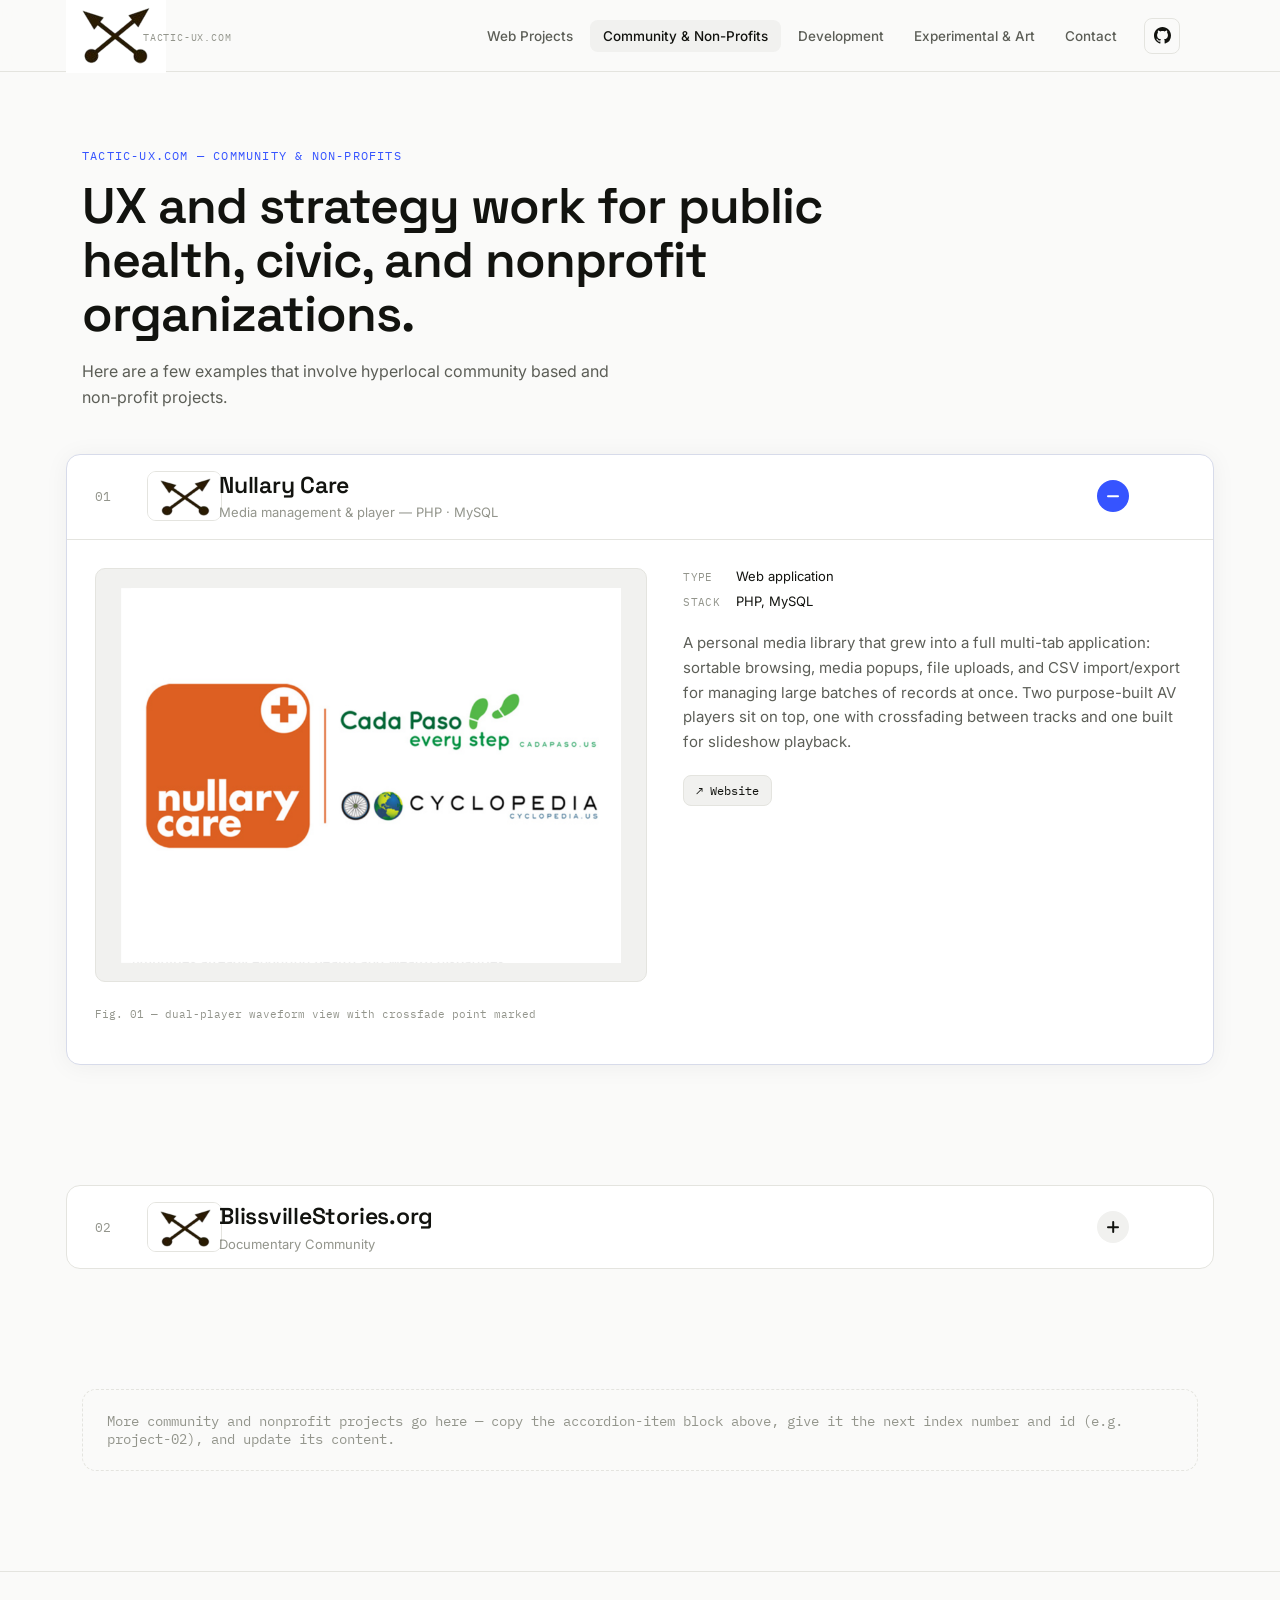
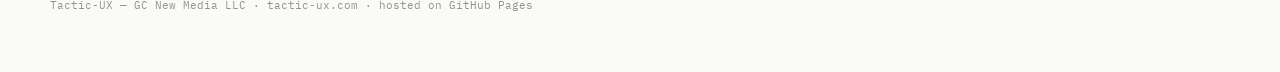
==== commit f267d968: "Add files via upload" ====
--- a/community.html
+++ b/community.html
@@ -34,14 +34,12 @@
   <div class="header-inner">
     <a class="logo" href="index.html" aria-label="Tactic-UX home">
       <span class="logo-mark">
-        <svg width="16" height="16" viewBox="0 0 16 16" fill="none" xmlns="http://www.w3.org/2000/svg">
-          <line x1="2" y1="4" x2="14" y2="12" stroke="#FAFAF9" stroke-width="1.6"/>
-          <line x1="14" y1="4" x2="2" y2="12" stroke="#FAFAF9" stroke-width="1.6"/>
-          <circle cx="8" cy="8" r="1.4" fill="#3654FF"/>
-        </svg>
+         <img src="images/tactic26-200arrows.png" width="100" height="75" alt=""/>
       </span>
-      <span class="logo-word">Tactic-UX<span>tactic-ux.com</span></span>
+      <span class="logo-word">
+         <span>tactic-ux.com</span></span>
     </a>
+
 
     <button class="nav-toggle" aria-label="Toggle navigation" aria-expanded="false" aria-controls="site-nav">
       <svg viewBox="0 0 18 18" fill="none" xmlns="http://www.w3.org/2000/svg">
@@ -57,7 +55,7 @@
       <a class="nav-link" href="development.html">Development</a>
       <a class="nav-link" href="experimental.html">Experimental &amp; Art</a>
       <a class="nav-link" href="contact.html">Contact</a>
-      <a class="nav-github" href="https://github.com/" target="_blank" rel="noopener" aria-label="View on GitHub">
+      <a class="nav-github" href="https://github.com/jfculhane" target="_blank" rel="noopener" aria-label="View on GitHub">
         <svg width="17" height="17" viewBox="0 0 16 16" fill="currentColor"><path d="M8 0C3.58 0 0 3.58 0 8c0 3.54 2.29 6.53 5.47 7.59.4.07.55-.17.55-.38 0-.19-.01-.82-.01-1.49-2.01.37-2.53-.49-2.69-.94-.09-.23-.48-.94-.82-1.13-.28-.15-.68-.52-.01-.53.63-.01 1.08.58 1.23.82.72 1.21 1.87.87 2.33.66.07-.52.28-.87.51-1.07-1.78-.2-3.64-.89-3.64-3.95 0-.87.31-1.59.82-2.15-.08-.2-.36-1.02.08-2.12 0 0 .67-.21 2.2.82.64-.18 1.32-.27 2-.27.68 0 1.36.09 2 .27 1.53-1.04 2.2-.82 2.2-.82.44 1.1.16 1.92.08 2.12.51.56.82 1.27.82 2.15 0 3.07-1.87 3.75-3.65 3.95.29.25.54.73.54 1.48 0 1.07-.01 1.93-.01 2.2 0 .21.15.46.55.38A8.01 8.01 0 0 0 16 8c0-4.42-3.58-8-8-8Z"/></svg>
       </a>
     </nav>
@@ -70,32 +68,20 @@
     <h1>UX and strategy work for public health, civic, and nonprofit organizations.</h1>
     <p class="intro-copy">Here are a few examples that involve hyperlocal community based and non-profit projects.</p>
   </section>
+    <!-- Nullary -->
 <div class="accordion" id="accordion">
 
     <div class="accordion-item is-open" data-index="01" id="project-01">
       <button class="accordion-trigger" aria-expanded="true" aria-controls="panel-01" id="trigger-01">
         <span class="item-index">01</span>
-        <span class="item-thumb" aria-hidden="true">
-          <svg viewBox="0 0 56 56" xmlns="http://www.w3.org/2000/svg">
-            <rect width="56" height="56" fill="#F1F1EF"/>
-            <g stroke="#12130F" stroke-width="2" stroke-linecap="round">
-              <line x1="8" y1="28" x2="8" y2="20"/>
-              <line x1="14" y1="28" x2="14" y2="12"/>
-              <line x1="20" y1="28" x2="20" y2="34"/>
-              <line x1="26" y1="28" x2="26" y2="16"/>
-              <line x1="32" y1="28" x2="32" y2="38"/>
-              <line x1="38" y1="28" x2="38" y2="18"/>
-              <line x1="44" y1="28" x2="44" y2="32"/>
-              <line x1="50" y1="28" x2="50" y2="22"/>
-            </g>
-            <line x1="0" y1="28" x2="56" y2="28" stroke="#3654FF" stroke-width="0.8" opacity="0.6"/>
-          </svg>
+       <span class="item-thumb" aria-hidden="true">
+          <img src="images/tactic26-200arrows.png" width="75" height="50" alt=""/>
         </span>
         <span class="item-titles">
           <h2 class="item-title">Nullary Care</h2>
           <span class="item-meta">Media management &amp; player — PHP · MySQL</span>
         </span>
-        <span class="status-pill live">Live</span>
+        <!--<span class="status-pill live">Live</span>-->
         <span class="toggle-icon" aria-hidden="true"></span>
       </button>
       <div class="accordion-panel">
@@ -103,29 +89,8 @@
           <div class="panel-inner" id="panel-01" role="region" aria-labelledby="trigger-01">
             <div class="panel-media">
               <div class="media-frame">
-                <svg viewBox="0 0 400 300" xmlns="http://www.w3.org/2000/svg">
-                  <rect width="400" height="300" fill="#F1F1EF"/>
-                  <g stroke="#12130F" stroke-width="3" stroke-linecap="round">
-                    <line x1="40" y1="150" x2="40" y2="120"/>
-                    <line x1="60" y1="150" x2="60" y2="90"/>
-                    <line x1="80" y1="150" x2="80" y2="170"/>
-                    <line x1="100" y1="150" x2="100" y2="60"/>
-                    <line x1="120" y1="150" x2="120" y2="200"/>
-                    <line x1="140" y1="150" x2="140" y2="110"/>
-                    <line x1="160" y1="150" x2="160" y2="180"/>
-                    <line x1="180" y1="150" x2="180" y2="70"/>
-                    <line x1="200" y1="150" x2="200" y2="220"/>
-                    <line x1="220" y1="150" x2="220" y2="95"/>
-                    <line x1="240" y1="150" x2="240" y2="160"/>
-                    <line x1="260" y1="150" x2="260" y2="55"/>
-                    <line x1="280" y1="150" x2="280" y2="190"/>
-                    <line x1="300" y1="150" x2="300" y2="115"/>
-                    <line x1="320" y1="150" x2="320" y2="175"/>
-                    <line x1="340" y1="150" x2="340" y2="80"/>
-                    <line x1="360" y1="150" x2="360" y2="130"/>
-                  </g>
-                  <line x1="0" y1="150" x2="400" y2="150" stroke="#3654FF" stroke-width="1" opacity="0.6"/>
-                </svg>
+                <img src="images/nullary-logo-slide.png" width="500" alt=""/>
+
               </div>
               <p class="media-caption">Fig. 01 — dual-player waveform view with crossfade point marked</p>
             </div>
@@ -136,308 +101,133 @@
               </dl>
               <p>A personal media library that grew into a full multi-tab application: sortable browsing, media popups, file uploads, and CSV import/export for managing large batches of records at once. Two purpose-built AV players sit on top, one with crossfading between tracks and one built for slideshow playback.</p>
               <div class="link-row">
-                <a class="repo-link" href="#" target="_blank" rel="noopener">
-                  <svg viewBox="0 0 16 16" fill="currentColor"><path d="M8 0C3.58 0 0 3.58 0 8c0 3.54 2.29 6.53 5.47 7.59.4.07.55-.17.55-.38 0-.19-.01-.82-.01-1.49-2.01.37-2.53-.49-2.69-.94-.09-.23-.48-.94-.82-1.13-.28-.15-.68-.52-.01-.53.63-.01 1.08.58 1.23.82.72 1.21 1.87.87 2.33.66.07-.52.28-.87.51-1.07-1.78-.2-3.64-.89-3.64-3.95 0-.87.31-1.59.82-2.15-.08-.2-.36-1.02.08-2.12 0 0 .67-.21 2.2.82.64-.18 1.32-.27 2-.27.68 0 1.36.09 2 .27 1.53-1.04 2.2-.82 2.2-.82.44 1.1.16 1.92.08 2.12.51.56.82 1.27.82 2.15 0 3.07-1.87 3.75-3.65 3.95.29.25.54.73.54 1.48 0 1.07-.01 1.93-.01 2.2 0 .21.15.46.55.38A8.01 8.01 0 0 0 16 8c0-4.42-3.58-8-8-8Z"/></svg>
-                  View repo
-                </a>
+                 <a class="repo-link" href="http://nullarycare.org" target="_blank" rel="noopener">↗ Website</a>
               </div>
-              <ul class="tag-list">
+              <!--<ul class="tag-list">
                 <li>Media library</li>
                 <li>CSV import/export</li>
                 <li>Custom AV players</li>
+              </ul>-->
+            </div>
+
+            <!-- <div class="panel-gallery">
+              <p class="panel-gallery-label">IA &amp; UX Documentation</p>
+                
+              <ul class="ia-gallery">
+
+                <li class="ia-gallery-item">
+                  <button class="ia-gallery-trigger" aria-label="View larger: Sitemap — primary navigation hierarchy">
+                  <img src="images/micro-aon-intro2.png" alt=""> 
+                  </button>
+                  <p class="ia-gallery-caption">Sitemap — primary navigation hierarchy</p>
+                  <template class="ia-gallery-full">
+                    <img src="images/micro-aon-intro2.png" alt="Sitemap — primary navigation hierarchy">
+                  </template>
+                </li>
+              
+
+                <li class="ia-gallery-item">
+                  <button class="ia-gallery-trigger" aria-label="View larger: Sitemap — primary navigation hierarchy">
+                  <img src="images/micro-aon-newsletter.png" alt="">
+                  </button>
+                  <p class="ia-gallery-caption">Sitemap — primary navigation hierarchy</p>
+                  <template class="ia-gallery-full">
+                    <img src="images/micro-aon-newsletter.png" alt="Sitemap — primary navigation hierarchy">
+                  </template>
+                </li>
+
+                <li class="ia-gallery-item">
+                  <button class="ia-gallery-trigger" aria-label="View larger: Sitemap — primary navigation hierarchy">
+                  <img src="images/micro-counties2.png" alt="">
+                  </button>
+                  <p class="ia-gallery-caption">Sitemap — primary navigation hierarchy</p>
+                  <template class="ia-gallery-full">
+                    <img src="images/micro-counties2.png" alt="Sitemap — primary navigation hierarchy">
+                  </template>
+                </li>
+                  
+                 <li class="ia-gallery-item">
+                  <button class="ia-gallery-trigger" aria-label="View larger: Sitemap — primary navigation hierarchy">
+                   <img src="images/micro-cs-competitive.png" alt="">
+                   </button>
+                  <p class="ia-gallery-caption">Sitemap — primary navigation hierarchy</p>
+                  <template class="ia-gallery-full">
+                    <img src="images/micro-cs-competitive.png" alt="Sitemap — primary navigation hierarchy">
+                  </template>
+                </li>
+              
+
+                <li class="ia-gallery-item">
+                  <button class="ia-gallery-trigger" aria-label="View larger: Sitemap — primary navigation hierarchy">
+                  <img src="images/micro-cs-map.png" alt="">
+                  </button>
+                  <p class="ia-gallery-caption">Sitemap — primary navigation hierarchy</p>
+                  <template class="ia-gallery-full">
+                    <img src="images/micro-cs-map.png" alt="Sitemap — primary navigation hierarchy">
+                  </template>
+                </li>
+
+                <li class="ia-gallery-item">
+                  <button class="ia-gallery-trigger" aria-label="View larger: Sitemap — primary navigation hierarchy">
+                  <img src="images/micro-cs-marketing.png" alt="">
+                  </button>
+                  <p class="ia-gallery-caption">Sitemap — primary navigation hierarchy</p>
+                  <template class="ia-gallery-full">
+                    <img src="images/micro-cs-marketing.png" alt="Sitemap — primary navigation hierarchy">
+                  </template>
+                </li>
+                  
+                <li class="ia-gallery-item">
+                  <button class="ia-gallery-trigger" aria-label="View larger: Sitemap — primary navigation hierarchy">
+                  <img src="images/micro-cs-spec.png" alt="">
+                  </button>
+                  <p class="ia-gallery-caption">Sitemap — primary navigation hierarchy</p>
+                  <template class="ia-gallery-full">
+                    <img src="images/micro-cs-spec.png" alt="Sitemap — primary navigation hierarchy">
+                  </template>
+                </li>
+
+                 <li class="ia-gallery-item">
+                  <button class="ia-gallery-trigger" aria-label="View larger: Sitemap — primary navigation hierarchy">
+                   <img src="images/micro-thought-leadership.png" alt="">
+                   </button>
+                  <p class="ia-gallery-caption">Sitemap — primary navigation hierarchy</p>
+                  <template class="ia-gallery-full">
+                    <img src="images/micro-thought-leadership.png" alt="Sitemap — primary navigation hierarchy">
+                  </template>
+                </li>
+                 <li class="ia-gallery-item">
+                  <button class="ia-gallery-trigger" aria-label="View larger: Sitemap — primary navigation hierarchy">
+                   <img src="images/micro-user-story.png" alt="">
+                   </button>
+                  <p class="ia-gallery-caption">Sitemap — primary navigation hierarchy</p>
+                  <template class="ia-gallery-full">
+                    <img src="images/micro-user-story.png" alt="Sitemap — primary navigation hierarchy">
+                  </template>
+                </li>
               </ul>
             </div>
-
-            <div class="panel-gallery">
-              <p class="panel-gallery-label">IA &amp; UX Documentation</p>
-              <ul class="ia-gallery">
-
-                <li class="ia-gallery-item">
-                  <button class="ia-gallery-trigger" aria-label="View larger: Sitemap — primary navigation hierarchy">
-                    <svg viewBox="0 0 300 225" xmlns="http://www.w3.org/2000/svg">
-                      <rect width="300" height="225" fill="#F1F1EF"/>
-                      <g fill="none" stroke="#12130F" stroke-width="1.4">
-                        <rect x="126" y="24" width="48" height="24" rx="3"/>
-                        <rect x="40" y="96" width="48" height="24" rx="3"/>
-                        <rect x="126" y="96" width="48" height="24" rx="3"/>
-                        <rect x="212" y="96" width="48" height="24" rx="3"/>
-                        <rect x="88" y="168" width="42" height="24" rx="3"/>
-                        <rect x="170" y="168" width="42" height="24" rx="3"/>
-                      </g>
-                      <g stroke="#3654FF" stroke-width="1">
-                        <line x1="150" y1="48" x2="150" y2="72"/>
-                        <line x1="64" y1="72" x2="236" y2="72"/>
-                        <line x1="64" y1="72" x2="64" y2="96"/>
-                        <line x1="150" y1="72" x2="150" y2="96"/>
-                        <line x1="236" y1="72" x2="236" y2="96"/>
-                        <line x1="150" y1="120" x2="150" y2="144"/>
-                        <line x1="109" y1="144" x2="191" y2="144"/>
-                        <line x1="109" y1="144" x2="109" y2="168"/>
-                        <line x1="191" y1="144" x2="191" y2="168"/>
-                      </g>
-                    </svg>
-                  </button>
-                  <p class="ia-gallery-caption">Sitemap — primary navigation hierarchy</p>
-                  <template class="ia-gallery-full">
-                    <svg viewBox="0 0 300 225" xmlns="http://www.w3.org/2000/svg">
-                      <rect width="300" height="225" fill="#F1F1EF"/>
-                      <g fill="none" stroke="#12130F" stroke-width="1.2">
-                        <rect x="126" y="24" width="48" height="24" rx="3"/>
-                        <rect x="40" y="96" width="48" height="24" rx="3"/>
-                        <rect x="126" y="96" width="48" height="24" rx="3"/>
-                        <rect x="212" y="96" width="48" height="24" rx="3"/>
-                        <rect x="88" y="168" width="42" height="24" rx="3"/>
-                        <rect x="170" y="168" width="42" height="24" rx="3"/>
-                      </g>
-                      <g stroke="#3654FF" stroke-width="0.8">
-                        <line x1="150" y1="48" x2="150" y2="72"/>
-                        <line x1="64" y1="72" x2="236" y2="72"/>
-                        <line x1="64" y1="72" x2="64" y2="96"/>
-                        <line x1="150" y1="72" x2="150" y2="96"/>
-                        <line x1="236" y1="72" x2="236" y2="96"/>
-                        <line x1="150" y1="120" x2="150" y2="144"/>
-                        <line x1="109" y1="144" x2="191" y2="144"/>
-                        <line x1="109" y1="144" x2="109" y2="168"/>
-                        <line x1="191" y1="144" x2="191" y2="168"/>
-                      </g>
-                    </svg>
-                  </template>
-                </li>
-
-                <li class="ia-gallery-item">
-                  <button class="ia-gallery-trigger" aria-label="View larger: Low-fidelity wireframe — homepage layout">
-                    <svg viewBox="0 0 300 225" xmlns="http://www.w3.org/2000/svg">
-                      <rect width="300" height="225" fill="#F1F1EF"/>
-                      <g fill="none" stroke="#12130F" stroke-width="1.4">
-                        <rect x="20" y="18" width="260" height="26"/>
-                        <rect x="20" y="56" width="160" height="90"/>
-                        <rect x="192" y="56" width="88" height="42"/>
-                        <rect x="192" y="104" width="88" height="42"/>
-                        <rect x="20" y="158" width="80" height="16"/>
-                        <rect x="110" y="158" width="80" height="16"/>
-                        <rect x="200" y="158" width="80" height="16"/>
-                      </g>
-                      <circle cx="34" cy="31" r="5" fill="#3654FF"/>
-                    </svg>
-                  </button>
-                  <p class="ia-gallery-caption">Low-fidelity wireframe — homepage layout</p>
-                  <template class="ia-gallery-full">
-                    <svg viewBox="0 0 300 225" xmlns="http://www.w3.org/2000/svg">
-                      <rect width="300" height="225" fill="#F1F1EF"/>
-                      <g fill="none" stroke="#12130F" stroke-width="1.1">
-                        <rect x="20" y="18" width="260" height="26"/>
-                        <rect x="20" y="56" width="160" height="90"/>
-                        <rect x="192" y="56" width="88" height="42"/>
-                        <rect x="192" y="104" width="88" height="42"/>
-                        <rect x="20" y="158" width="80" height="16"/>
-                        <rect x="110" y="158" width="80" height="16"/>
-                        <rect x="200" y="158" width="80" height="16"/>
-                      </g>
-                      <circle cx="34" cy="31" r="5" fill="#3654FF"/>
-                    </svg>
-                  </template>
-                </li>
-
-                <li class="ia-gallery-item">
-                  <button class="ia-gallery-trigger" aria-label="View larger: User flow — library import path">
-                    <svg viewBox="0 0 300 225" xmlns="http://www.w3.org/2000/svg">
-                      <rect width="300" height="225" fill="#F1F1EF"/>
-                      <g fill="none" stroke="#12130F" stroke-width="1.4">
-                        <circle cx="40" cy="112" r="16"/>
-                        <rect x="96" y="48" width="60" height="28" rx="4"/>
-                        <rect x="96" y="140" width="60" height="28" rx="4"/>
-                        <rect x="196" y="96" width="70" height="32" rx="16"/>
-                      </g>
-                      <g stroke="#3654FF" stroke-width="1.2" marker-end="none">
-                        <line x1="56" y1="104" x2="94" y2="66"/>
-                        <line x1="56" y1="120" x2="94" y2="154"/>
-                        <line x1="156" y1="62" x2="198" y2="102"/>
-                        <line x1="156" y1="154" x2="198" y2="118"/>
-                      </g>
-                    </svg>
-                  </button>
-                  <p class="ia-gallery-caption">User flow — library import path</p>
-                  <template class="ia-gallery-full">
-                    <svg viewBox="0 0 300 225" xmlns="http://www.w3.org/2000/svg">
-                      <rect width="300" height="225" fill="#F1F1EF"/>
-                      <g fill="none" stroke="#12130F" stroke-width="1.1">
-                        <circle cx="40" cy="112" r="16"/>
-                        <rect x="96" y="48" width="60" height="28" rx="4"/>
-                        <rect x="96" y="140" width="60" height="28" rx="4"/>
-                        <rect x="196" y="96" width="70" height="32" rx="16"/>
-                      </g>
-                      <g stroke="#3654FF" stroke-width="0.9">
-                        <line x1="56" y1="104" x2="94" y2="66"/>
-                        <line x1="56" y1="120" x2="94" y2="154"/>
-                        <line x1="156" y1="62" x2="198" y2="102"/>
-                        <line x1="156" y1="154" x2="198" y2="118"/>
-                      </g>
-                    </svg>
-                  </template>
-                </li>
-
-                <li class="ia-gallery-item">
-                  <button class="ia-gallery-trigger" aria-label="View larger: Card sort clusters — content grouping">
-                    <svg viewBox="0 0 300 225" xmlns="http://www.w3.org/2000/svg">
-                      <rect width="300" height="225" fill="#F1F1EF"/>
-                      <g fill="none" stroke="#12130F" stroke-width="1.3">
-                        <rect x="30" y="30" width="46" height="30" rx="3"/>
-                        <rect x="30" y="70" width="46" height="30" rx="3"/>
-                        <rect x="128" y="30" width="46" height="30" rx="3"/>
-                        <rect x="128" y="70" width="46" height="30" rx="3"/>
-                        <rect x="128" y="110" width="46" height="30" rx="3"/>
-                        <rect x="226" y="50" width="46" height="30" rx="3"/>
-                        <rect x="226" y="90" width="46" height="30" rx="3"/>
-                      </g>
-                      <g fill="#3654FF" opacity="0.5">
-                        <rect x="24" y="18" width="58" height="94" rx="6" fill="none" stroke="#3654FF" stroke-width="1"/>
-                        <rect x="122" y="18" width="58" height="134" rx="6" fill="none" stroke="#3654FF" stroke-width="1"/>
-                        <rect x="220" y="38" width="58" height="94" rx="6" fill="none" stroke="#3654FF" stroke-width="1"/>
-                      </g>
-                    </svg>
-                  </button>
-                  <p class="ia-gallery-caption">Card sort clusters — content grouping</p>
-                  <template class="ia-gallery-full">
-                    <svg viewBox="0 0 300 225" xmlns="http://www.w3.org/2000/svg">
-                      <rect width="300" height="225" fill="#F1F1EF"/>
-                      <g fill="none" stroke="#12130F" stroke-width="1.1">
-                        <rect x="30" y="30" width="46" height="30" rx="3"/>
-                        <rect x="30" y="70" width="46" height="30" rx="3"/>
-                        <rect x="128" y="30" width="46" height="30" rx="3"/>
-                        <rect x="128" y="70" width="46" height="30" rx="3"/>
-                        <rect x="128" y="110" width="46" height="30" rx="3"/>
-                        <rect x="226" y="50" width="46" height="30" rx="3"/>
-                        <rect x="226" y="90" width="46" height="30" rx="3"/>
-                      </g>
-                      <g fill="none" stroke="#3654FF" stroke-width="0.9">
-                        <rect x="24" y="18" width="58" height="94" rx="6"/>
-                        <rect x="122" y="18" width="58" height="134" rx="6"/>
-                        <rect x="220" y="38" width="58" height="94" rx="6"/>
-                      </g>
-                    </svg>
-                  </template>
-                </li>
-
-                <li class="ia-gallery-item">
-                  <button class="ia-gallery-trigger" aria-label="View larger: Content hierarchy — hub and spoke model">
-                    <svg viewBox="0 0 300 225" xmlns="http://www.w3.org/2000/svg">
-                      <rect width="300" height="225" fill="#F1F1EF"/>
-                      <g stroke="#3654FF" stroke-width="1">
-                        <line x1="150" y1="112" x2="60" y2="50"/>
-                        <line x1="150" y1="112" x2="240" y2="50"/>
-                        <line x1="150" y1="112" x2="50" y2="150"/>
-                        <line x1="150" y1="112" x2="150" y2="190"/>
-                        <line x1="150" y1="112" x2="250" y2="150"/>
-                      </g>
-                      <g fill="none" stroke="#12130F" stroke-width="1.4">
-                        <circle cx="150" cy="112" r="20"/>
-                        <circle cx="60" cy="50" r="12"/>
-                        <circle cx="240" cy="50" r="12"/>
-                        <circle cx="50" cy="150" r="12"/>
-                        <circle cx="150" cy="190" r="12"/>
-                        <circle cx="250" cy="150" r="12"/>
-                      </g>
-                    </svg>
-                  </button>
-                  <p class="ia-gallery-caption">Content hierarchy — hub and spoke model</p>
-                  <template class="ia-gallery-full">
-                    <svg viewBox="0 0 300 225" xmlns="http://www.w3.org/2000/svg">
-                      <rect width="300" height="225" fill="#F1F1EF"/>
-                      <g stroke="#3654FF" stroke-width="0.8">
-                        <line x1="150" y1="112" x2="60" y2="50"/>
-                        <line x1="150" y1="112" x2="240" y2="50"/>
-                        <line x1="150" y1="112" x2="50" y2="150"/>
-                        <line x1="150" y1="112" x2="150" y2="190"/>
-                        <line x1="150" y1="112" x2="250" y2="150"/>
-                      </g>
-                      <g fill="none" stroke="#12130F" stroke-width="1.1">
-                        <circle cx="150" cy="112" r="20"/>
-                        <circle cx="60" cy="50" r="12"/>
-                        <circle cx="240" cy="50" r="12"/>
-                        <circle cx="50" cy="150" r="12"/>
-                        <circle cx="150" cy="190" r="12"/>
-                        <circle cx="250" cy="150" r="12"/>
-                      </g>
-                    </svg>
-                  </template>
-                </li>
-
-                <li class="ia-gallery-item">
-                  <button class="ia-gallery-trigger" aria-label="View larger: Annotated wireframe — interaction callouts">
-                    <svg viewBox="0 0 300 225" xmlns="http://www.w3.org/2000/svg">
-                      <rect width="300" height="225" fill="#F1F1EF"/>
-                      <g fill="none" stroke="#12130F" stroke-width="1.4">
-                        <rect x="24" y="24" width="252" height="177" rx="4"/>
-                        <line x1="24" y1="60" x2="276" y2="60"/>
-                        <rect x="40" y="76" width="80" height="80" rx="3"/>
-                        <rect x="132" y="76" width="124" height="30" rx="3"/>
-                        <rect x="132" y="118" width="124" height="30" rx="3"/>
-                      </g>
-                      <g stroke="#3654FF" stroke-width="1">
-                        <circle cx="120" cy="76" r="5" fill="#3654FF"/>
-                        <line x1="125" y1="76" x2="150" y2="40"/>
-                        <circle cx="256" cy="118" r="5" fill="#3654FF"/>
-                        <line x1="256" y1="123" x2="240" y2="170"/>
-                      </g>
-                    </svg>
-                  </button>
-                  <p class="ia-gallery-caption">Annotated wireframe — interaction callouts</p>
-                  <template class="ia-gallery-full">
-                    <svg viewBox="0 0 300 225" xmlns="http://www.w3.org/2000/svg">
-                      <rect width="300" height="225" fill="#F1F1EF"/>
-                      <g fill="none" stroke="#12130F" stroke-width="1.1">
-                        <rect x="24" y="24" width="252" height="177" rx="4"/>
-                        <line x1="24" y1="60" x2="276" y2="60"/>
-                        <rect x="40" y="76" width="80" height="80" rx="3"/>
-                        <rect x="132" y="76" width="124" height="30" rx="3"/>
-                        <rect x="132" y="118" width="124" height="30" rx="3"/>
-                      </g>
-                      <g stroke="#3654FF" stroke-width="0.8">
-                        <circle cx="120" cy="76" r="5" fill="#3654FF"/>
-                        <line x1="125" y1="76" x2="150" y2="40"/>
-                        <circle cx="256" cy="118" r="5" fill="#3654FF"/>
-                        <line x1="256" y1="123" x2="240" y2="170"/>
-                      </g>
-                    </svg>
-                  </template>
-                </li>
-
-              </ul>
-            </div>
+-->
           </div>
         </div>
       </div>
     </div>
-
-  </div>
-  <div class="accordion" id="accordion">
+  </div>
+    
+   <!-- Blissvillestories -->
+    <div class="accordion" id="accordion">
 
     <div class="accordion-item is-closed" data-index="01" id="project-01">
       <button class="accordion-trigger" aria-expanded="true" aria-controls="panel-01" id="trigger-01">
-        <span class="item-index">01</span>
+        <span class="item-index">02</span>
         <span class="item-thumb" aria-hidden="true">
-          <svg viewBox="0 0 56 56" xmlns="http://www.w3.org/2000/svg">
-            <rect width="56" height="56" fill="#F1F1EF"/>
-            <g fill="none" stroke="#12130F" stroke-width="1.3">
-              <circle cx="12" cy="14" r="4"/>
-              <circle cx="30" cy="10" r="4"/>
-              <circle cx="12" cy="34" r="4"/>
-              <circle cx="44" cy="24" r="4"/>
-              <circle cx="26" cy="46" r="4"/>
-            </g>
-            <g stroke="#3654FF" stroke-width="0.9">
-              <line x1="12" y1="18" x2="12" y2="30"/>
-              <line x1="16" y1="14" x2="26" y2="11"/>
-              <line x1="33" y1="12" x2="41" y2="21"/>
-              <line x1="15" y1="36" x2="23" y2="44"/>
-            </g>
-          </svg>
+          <img src="images/tactic26-200arrows.png" width="75" height="50" alt=""/>
         </span>
         <span class="item-titles">
           <h2 class="item-title">BlissvilleStories.org</h2>
           <span class="item-meta">Documentary Community</span>
         </span>
-        <span class="status-pill live">Live</span>
+          <!--<span class="status-pill live">Live</span>-->
         <span class="toggle-icon" aria-hidden="true"></span>
       </button>
       <div class="accordion-panel">
@@ -478,11 +268,11 @@
               <div class="link-row">
                 <a class="repo-link" href="http://blissvillestories.org" target="_blank" rel="noopener">↗ Website</a>
               </div>
-              <ul class="tag-list">
+              <!--<ul class="tag-list">
                 <li>Branching logic</li>
                 <li>Public health</li>
                 <li>CMS embed</li>
-              </ul>
+              </ul>-->
             </div>
           </div>
         </div>
--- a/assets/styles.css
+++ b/assets/styles.css
@@ -54,7 +54,7 @@
   width:100%;
   max-width:1180px;
   margin:0 auto;
-  padding:0 32px;
+  padding:0 50px;
   display:flex;
   align-items:center;
   justify-content:space-between;
@@ -173,10 +173,10 @@
 .accordion{
   max-width:1180px;
   margin:0 auto 120px;
-  padding:0 32px;
+  padding:0 16px;
   display:flex;
   flex-direction:column;
-  gap:12px;
+  gap:4px;
 }
 .accordion-item{
   background:var(--card);
@@ -196,8 +196,8 @@
   display:grid;
   grid-template-columns:36px 56px 1fr 96px 40px;
   align-items:center;
-  gap:18px;
-  padding:22px 28px;
+  gap:16px;
+  padding:16px 28px;
   background:none;
   border:0;
   cursor:pointer;
@@ -212,8 +212,8 @@
 }
 
 .item-thumb{
-  width:56px;
-  height:56px;
+  width:75px;
+  height:50px;
   border-radius:9px;
   overflow:hidden;
   background:var(--surface);
@@ -483,7 +483,8 @@
   outline:2px solid var(--accent);
   outline-offset:2px;
 }
-.ia-gallery-trigger svg{ width:100%; height:100%; display:block; }
+.ia-gallery-trigger svg,
+.ia-gallery-trigger img{ width:100%; height:100%; object-fit:cover; display:block; }
 .ia-gallery-caption{
   font-size:12.5px;
   line-height:1.4;
@@ -506,6 +507,7 @@
   background:rgba(18,19,15,0.86);
   opacity:0;
   visibility:hidden;
+  overflow-y:auto;
   transition:opacity 200ms ease;
 }
 .lightbox-overlay.is-open{
@@ -522,16 +524,23 @@
 }
 .lightbox-media{
   width:100%;
-  aspect-ratio:4/3;
+  display:flex;
+  align-items:center;
+  justify-content:center;
   background:var(--surface);
   border:1px solid var(--line);
   border-radius:10px;
   overflow:hidden;
-  display:flex;
-  align-items:center;
-  justify-content:center;
-}
-.lightbox-media svg{ width:100%; height:100%; display:block; }
+}
+.lightbox-media svg,
+.lightbox-media img{
+  width:auto;
+  height:auto;
+  max-width:100%;
+  max-height:min(65vh, 645px);
+  object-fit:contain;
+  display:block;
+}
 .lightbox-footer{
   display:flex;
   align-items:center;
@@ -887,6 +896,16 @@
 .video-modal-close:hover{ background:rgba(255,255,255,0.18); }
 .video-modal-close svg{ width:14px; height:14px; }
 
+.video-modal-fallback{
+  display:block;
+  text-align:center;
+  margin-top:12px;
+  font-family:var(--mono);
+  font-size:11.5px;
+  color:rgba(255,255,255,0.6);
+}
+.video-modal-fallback:hover{ color:#fff; }
+
 @media (max-width:600px){
   .video-modal-close{ top:-40px; }
 }
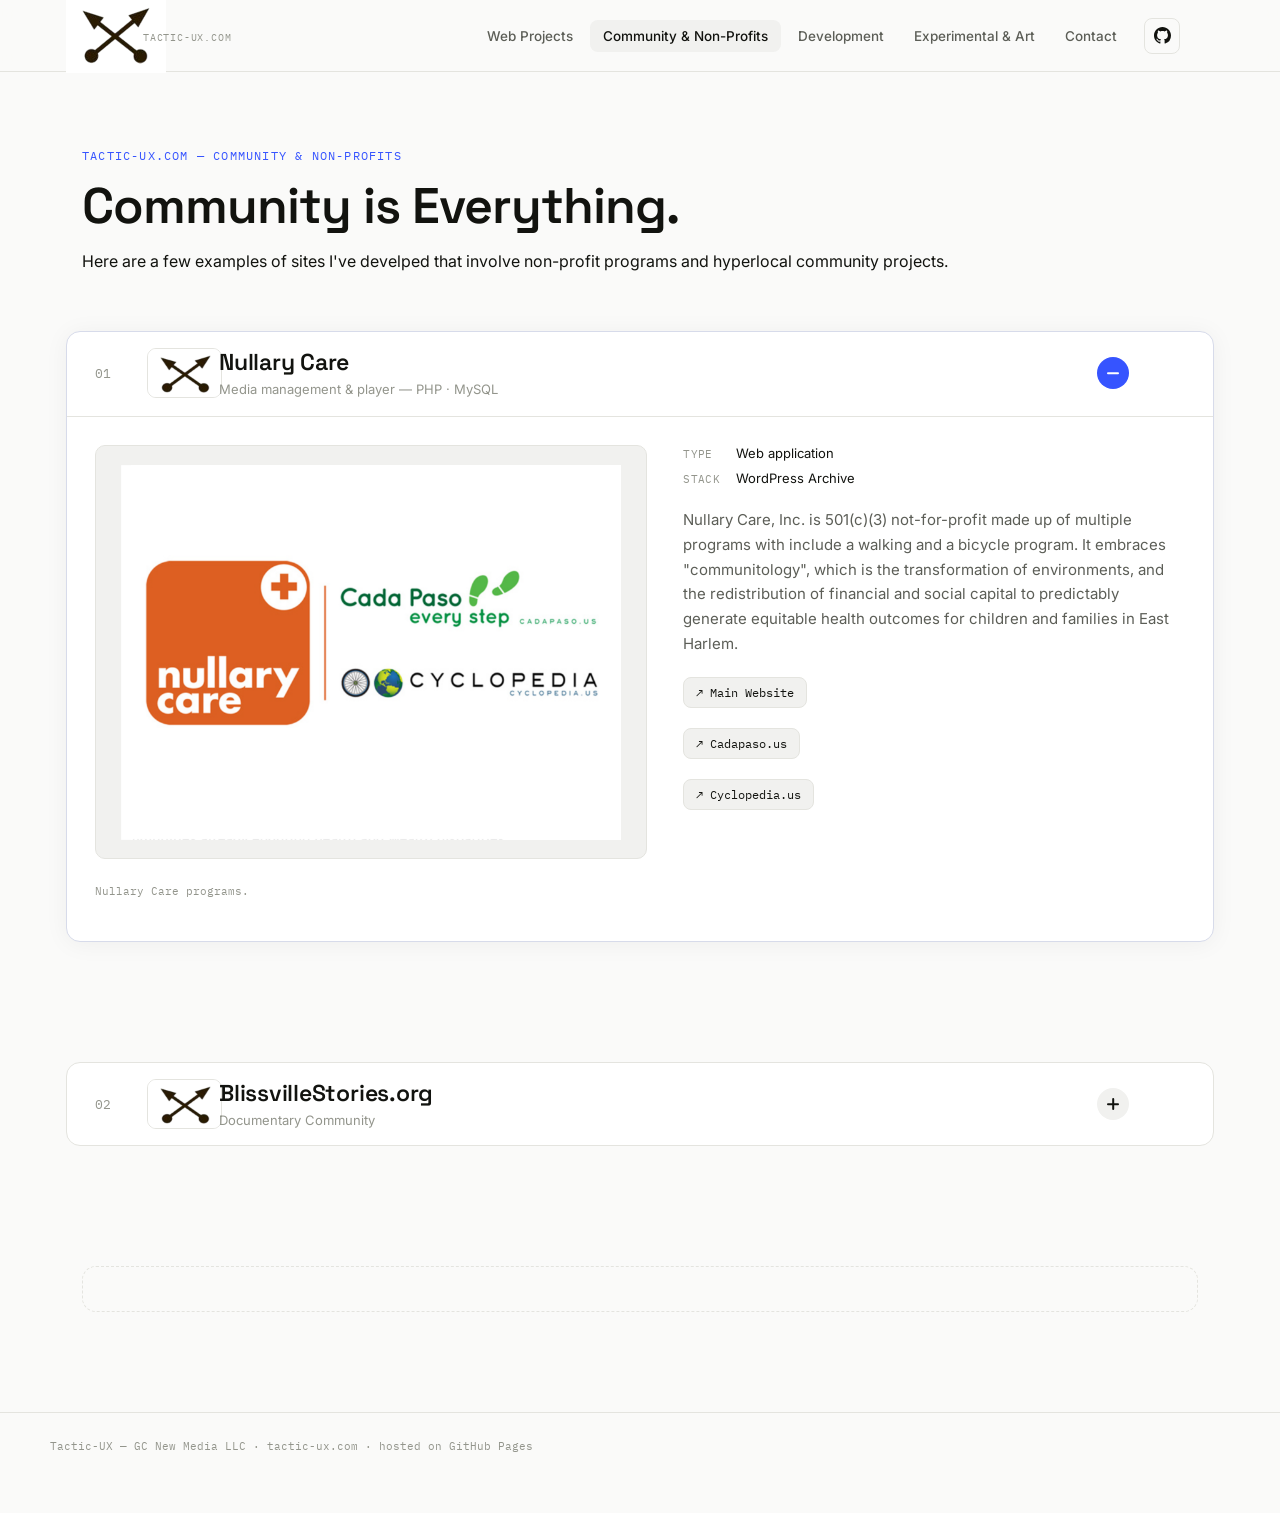
==== commit a17e061a: "Add files via upload" ====
--- a/community.html
+++ b/community.html
@@ -65,8 +65,8 @@
 <main>
   <section class="index-intro">
     <p class="eyebrow">tactic-ux.com — Community &amp; Non-Profits</p>
-    <h1>UX and strategy work for public health, civic, and nonprofit organizations.</h1>
-    <p class="intro-copy">Here are a few examples that involve hyperlocal community based and non-profit projects.</p>
+    <h1>Community is Everything.</h1>
+    <p class="intro-copy"><p> Here are a few examples of sites I've develped that involve non-profit programs and hyperlocal community projects.<p></p></p>
   </section>
     <!-- Nullary -->
 <div class="accordion" id="accordion">
@@ -92,16 +92,22 @@
                 <img src="images/nullary-logo-slide.png" width="500" alt=""/>
 
               </div>
-              <p class="media-caption">Fig. 01 — dual-player waveform view with crossfade point marked</p>
+              <p class="media-caption">Nullary Care programs.</p>
             </div>
             <div class="panel-body">
               <dl class="field-list">
                 <dt>Type</dt><dd>Web application</dd>
-                <dt>Stack</dt><dd>PHP, MySQL</dd>
+                <dt>Stack</dt><dd>WordPress Archive</dd>
               </dl>
-              <p>A personal media library that grew into a full multi-tab application: sortable browsing, media popups, file uploads, and CSV import/export for managing large batches of records at once. Two purpose-built AV players sit on top, one with crossfading between tracks and one built for slideshow playback.</p>
+              <p>Nullary Care, Inc. is 501(c)(3) not-for-profit made up of multiple programs with include a walking and a bicycle program. It embraces "communitology", which is the transformation of environments, and the redistribution of financial and social capital to predictably generate equitable health outcomes for children and families in East Harlem.</p>
               <div class="link-row">
-                 <a class="repo-link" href="http://nullarycare.org" target="_blank" rel="noopener">↗ Website</a>
+                 <a class="repo-link" href="http://nullarycare.org" target="_blank" rel="noopener">↗ Main Website</a>
+              </div>
+              <div class="link-row">
+                  <a class="repo-link" href="http://cadapaso.us" target="_blank" rel="noopener">↗ Cadapaso.us</a>
+              </div>
+              <div class="link-row">
+                  <a class="repo-link" href="http://cyclopedia.us" target="_blank" rel="noopener">↗ Cyclopedia.us</a>
               </div>
               <!--<ul class="tag-list">
                 <li>Media library</li>
@@ -261,10 +267,10 @@
             </div>
             <div class="panel-body">
               <dl class="field-list">
-                <dt>Type</dt><dd>Embedded screening widget</dd>
-                <dt>Stack</dt><dd>Standalone HTML, WordPress / Avada embed</dd>
+                <dt>Type</dt><dd>Web application</dd>
+                <dt>Stack</dt><dd>WordPress</dd>
               </dl>
-              <p>BlissvilleStories.org supports a video documentary about a neighborhood in Queens NY. Some interactive components extend the doc into local user stories, and further investigations.</p>
+              <p>BlissvilleStories.org supports an independent video documentary about a neighborhood in Queens NY. Some interactive components extend the doc into local user stories, and further investigations.</p>
               <div class="link-row">
                 <a class="repo-link" href="http://blissvillestories.org" target="_blank" rel="noopener">↗ Website</a>
               </div>
@@ -286,7 +292,7 @@
 	
 	
   <div class="empty-note">
-    <p>More community and nonprofit projects go here — copy the accordion-item block above, give it the next index number and id (e.g. project-02), and update its content.</p>
+    <p></p>
   </div>
 </main>
 
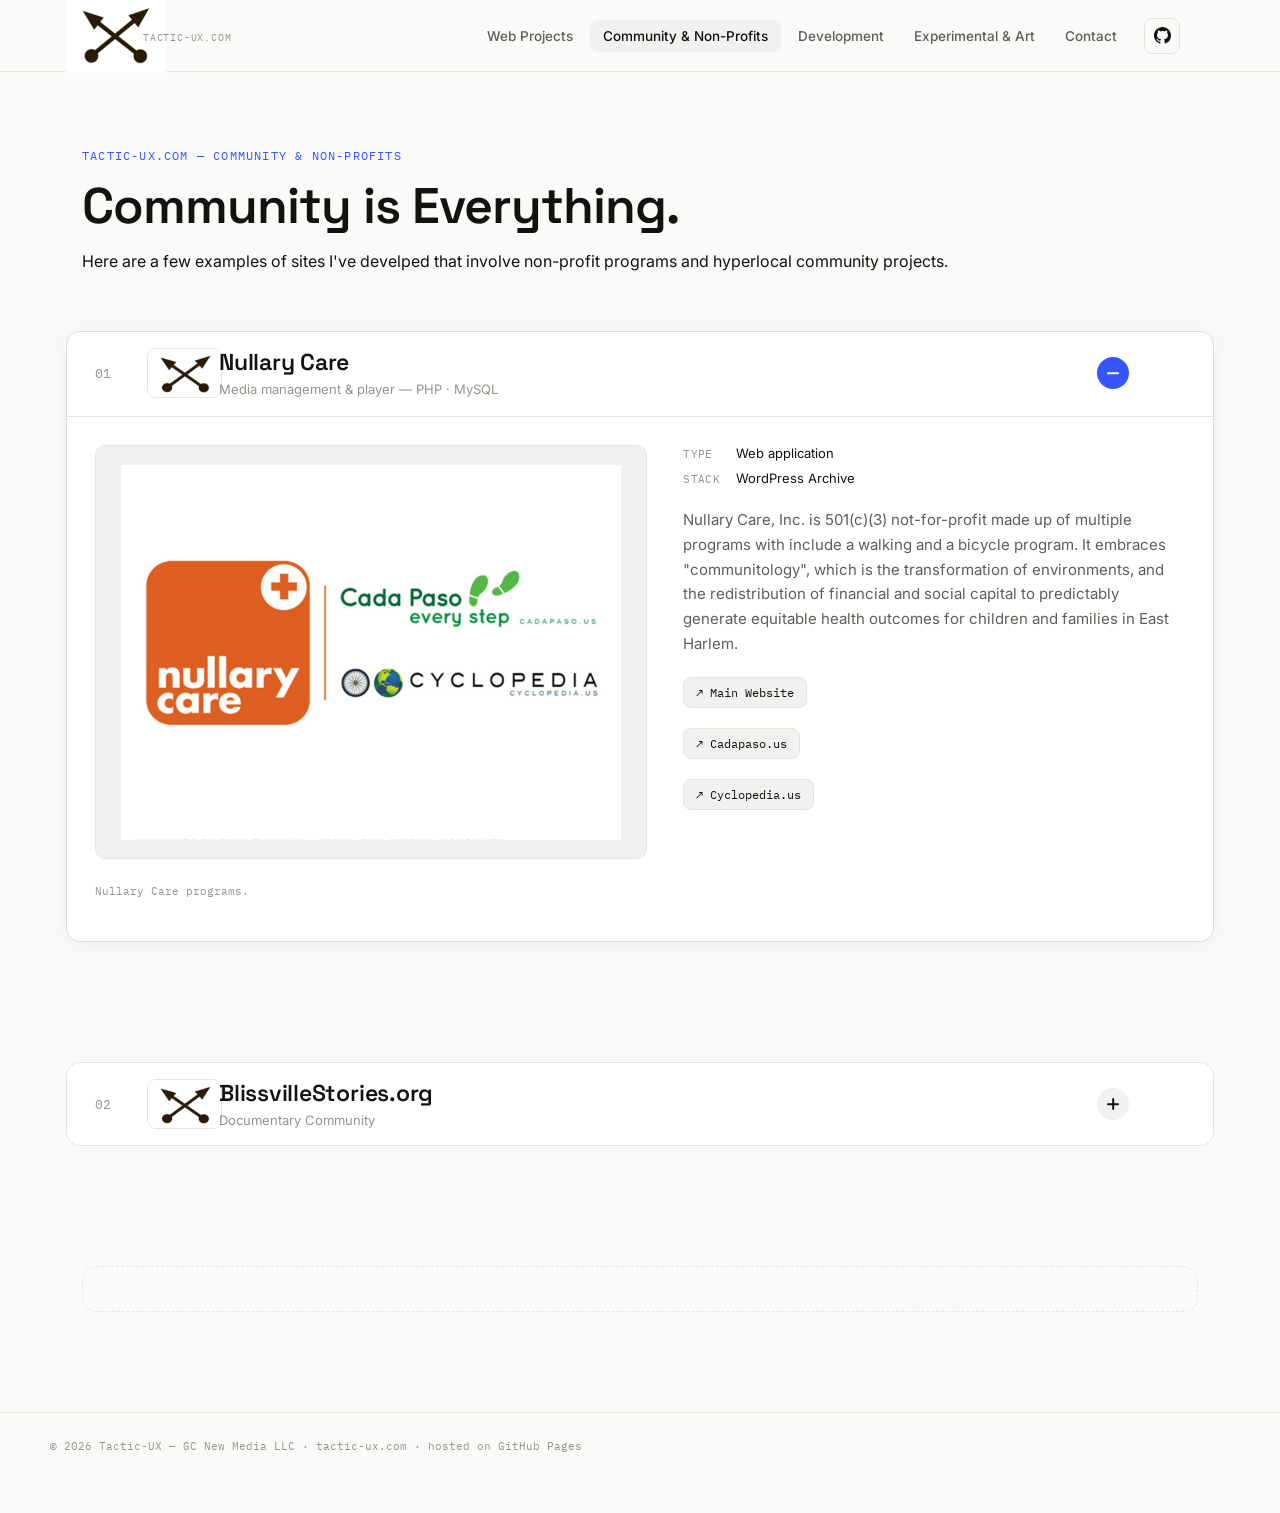
==== commit 34ac9767: "Add files via upload" ====
--- a/community.html
+++ b/community.html
@@ -28,6 +28,16 @@
 <link href="https://fonts.googleapis.com/css2?family=Space+Grotesk:wght@500;600;700&family=Inter:wght@400;500;600&family=IBM+Plex+Mono:wght@400;500&display=swap" rel="stylesheet">
 <link rel="stylesheet" href="assets/styles.css">
 </head>
+    
+    <!-- Google tag (gtag.js) -->
+<script async src="https://www.googletagmanager.com/gtag/js?id=G-0JX555MYCL"></script>
+<script>
+  window.dataLayer = window.dataLayer || [];
+  function gtag(){dataLayer.push(arguments);}
+  gtag('js', new Date());
+
+  gtag('config', 'G-0JX555MYCL');
+</script>
 <body>
 
 <header class="site-header">
@@ -316,7 +326,7 @@
 </div>
 
 <footer class="site-footer">
-  <p>Tactic-UX — GC New Media LLC · tactic-ux.com · hosted on GitHub Pages</p>
+  <p>© 2026 Tactic-UX — GC New Media LLC · tactic-ux.com · hosted on GitHub Pages</p>
 </footer>
 
 <script src="assets/script.js" defer></script>
